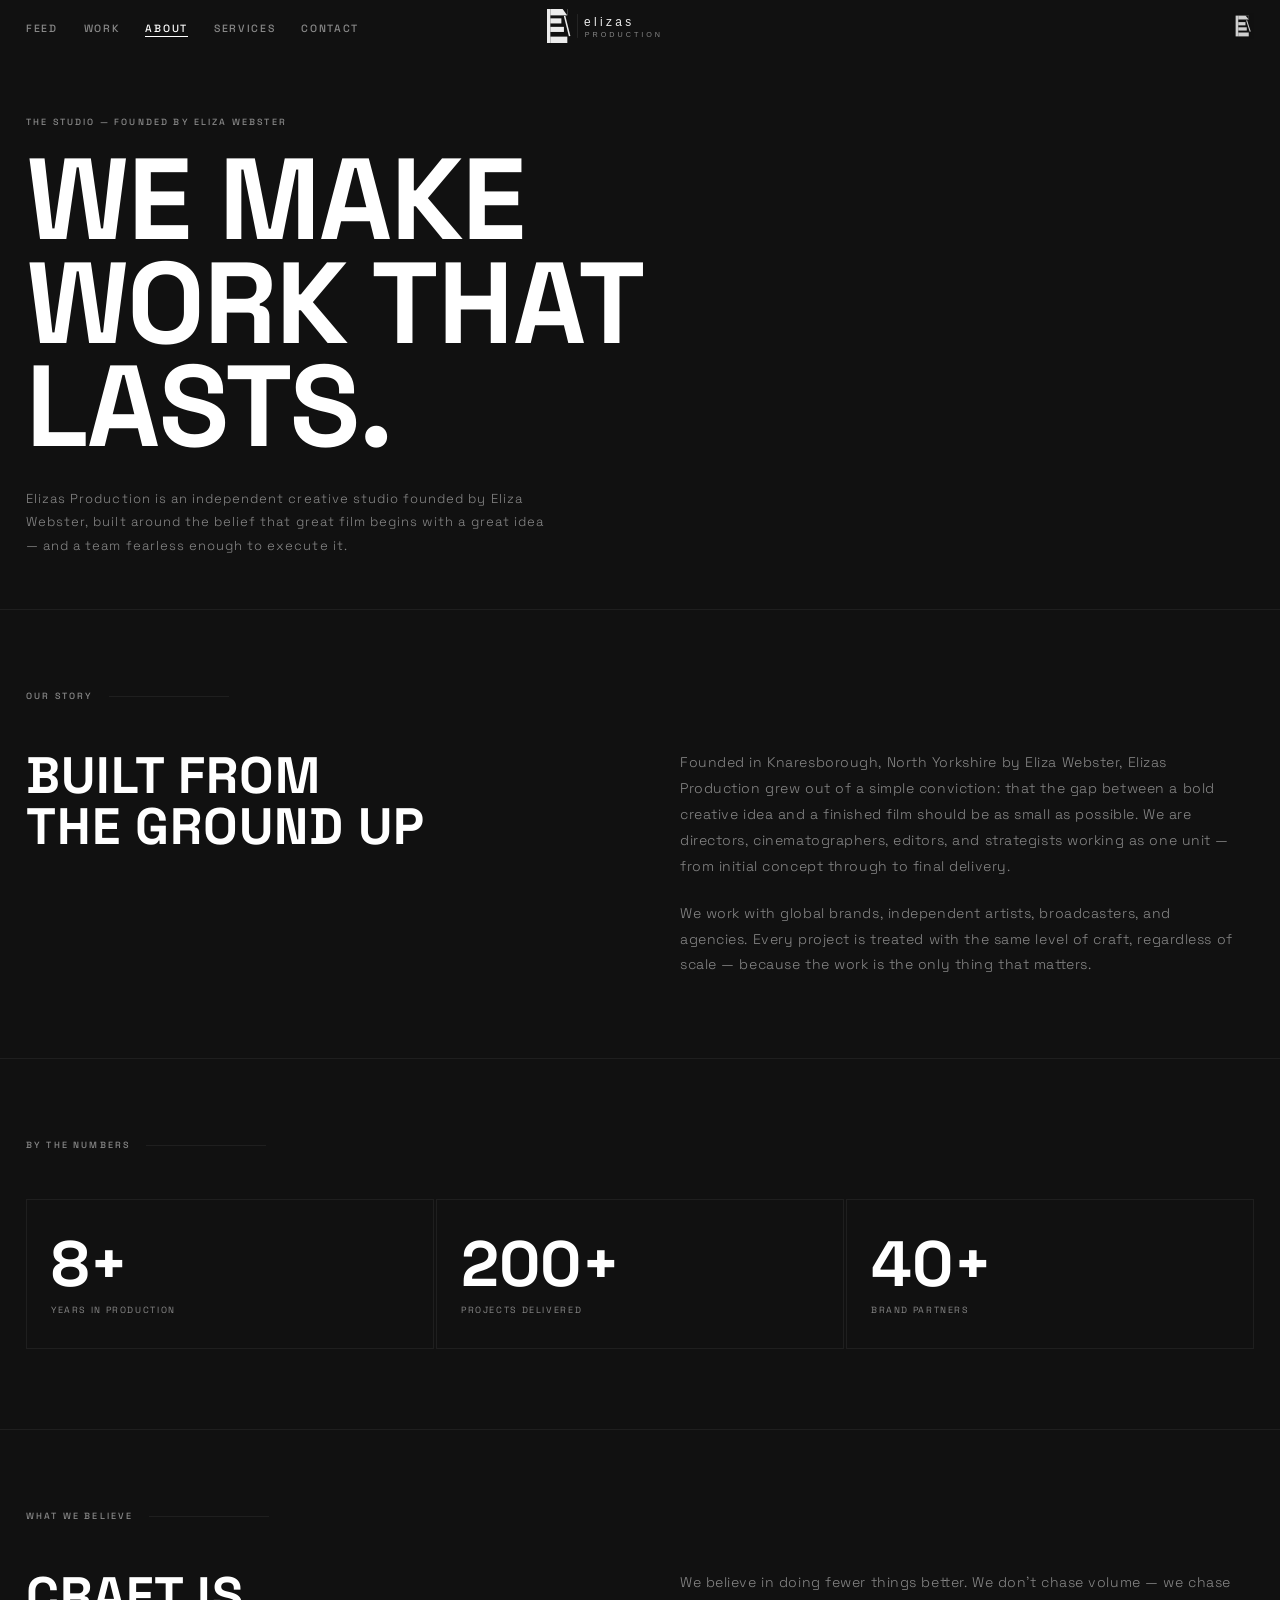
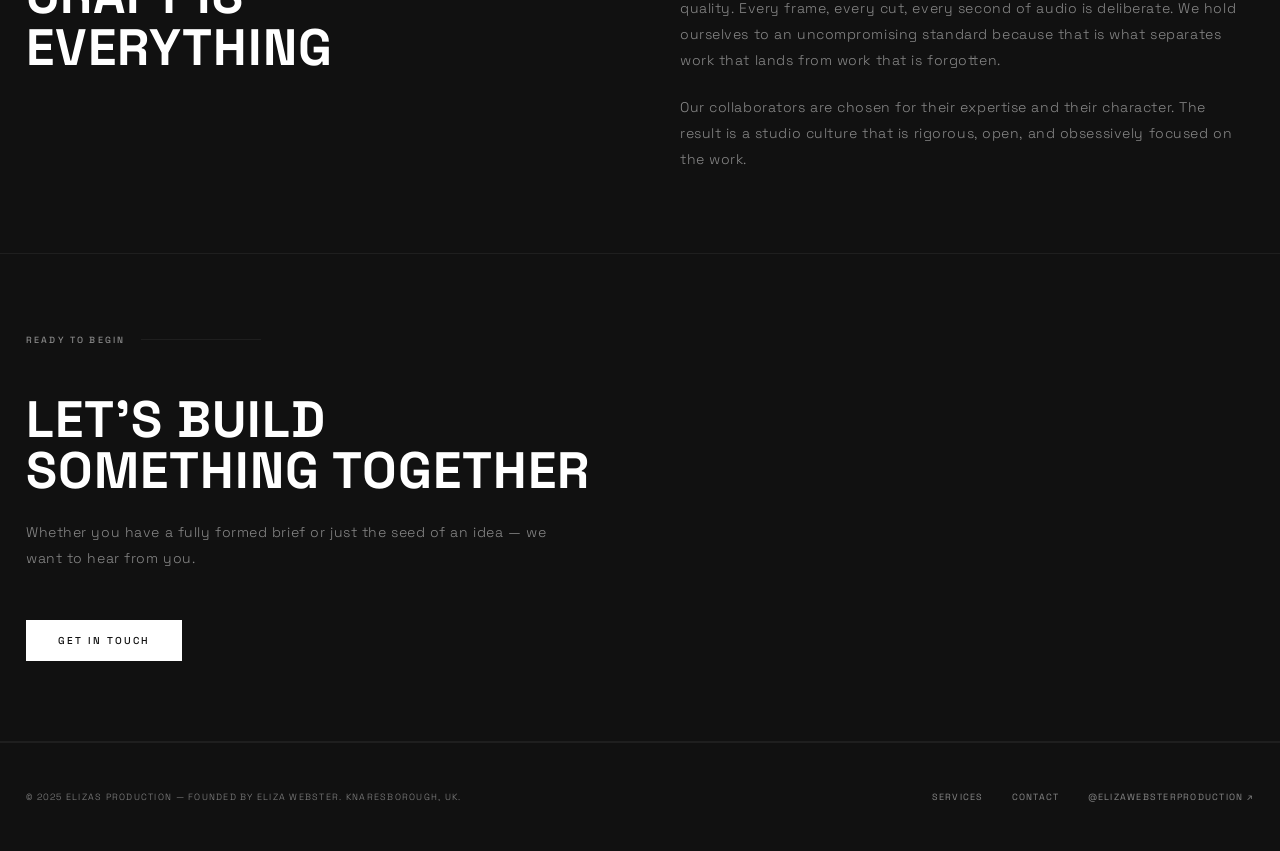
==== about.html @ 8a16c18d "Initial release — Elizas Production portfolio site Cinematic full-viewport portfolio website for Eli" ====
<!DOCTYPE html>
<html lang="en">
<head>
  <meta charset="UTF-8"/>
  <meta name="viewport" content="width=device-width, initial-scale=1.0"/>
  <meta name="description" content="About Elizas Production — founded by Eliza Webster in Harrogate, UK. The studio, the story, the work."/>
  <meta name="theme-color" content="#111111"/>
  <title>About — Elizas Production</title>
  <link rel="icon" href="/assets/logo/elizas-production-mark.svg" type="image/svg+xml"/>
  <link rel="preconnect" href="https://fonts.googleapis.com"/>
  <link rel="preconnect" href="https://fonts.gstatic.com" crossorigin/>
  <link href="https://fonts.googleapis.com/css2?family=Space+Grotesk:wght@300;400;500;700&display=swap" rel="stylesheet"/>
  <link rel="stylesheet" href="/css/main.css"/>
</head>
<body class="page-body">

  <!-- ═══ NAVIGATION ═══ -->
  <nav id="nav" role="navigation" aria-label="Primary navigation">
    <ul class="nav-links" role="list">
      <li><a href="/"         class="nav-link">FEED</a></li>
      <li><a href="/"         class="nav-link">WORK</a></li>
      <li><a href="/about"    class="nav-link is-active">ABOUT</a></li>
      <li><a href="/services" class="nav-link">SERVICES</a></li>
      <li><a href="/contact"  class="nav-link">CONTACT</a></li>
    </ul>
    <div class="nav-identity">
      <a href="/">
        <img src="/assets/logo/elizas-production.svg"
             alt="Elizas Production"
             class="nav-logo"
             width="220" height="40"/>
      </a>
    </div>
    <div class="nav-logo-mark">
      <a href="/">
        <img src="/assets/logo/elizas-production-mark.svg"
             alt="Home"
             class="nav-mark-img"
             width="22" height="28"/>
      </a>
    </div>
  </nav>

  <!-- ═══ PAGE CONTENT ═══ -->
  <div class="page-content">

    <!-- Hero -->
    <section class="page-hero">
      <p class="page-eyebrow">THE STUDIO — FOUNDED BY ELIZA WEBSTER</p>
      <h1 class="page-title">We Make<br/>Work That<br/>Lasts.</h1>
      <p class="page-subtitle">
        Elizas Production is an independent creative studio founded by Eliza Webster,
        built around the belief that great film begins with a great idea —
        and a team fearless enough to execute it.
      </p>
    </section>

    <!-- Story -->
    <section class="page-section">
      <p class="section-label">OUR STORY</p>
      <div class="about-grid">
        <div>
          <h2 class="section-heading">Built From<br/>The Ground Up</h2>
        </div>
        <div>
          <p class="section-body">
            Founded in Knaresborough, North Yorkshire by Eliza Webster, Elizas Production
            grew out of a simple conviction: that the gap between a bold creative idea
            and a finished film should be as small as possible. We are directors, cinematographers,
            editors, and strategists working as one unit — from initial concept through
            to final delivery.
          </p>
          <br/>
          <p class="section-body">
            We work with global brands, independent artists, broadcasters, and
            agencies. Every project is treated with the same level of craft,
            regardless of scale — because the work is the only thing that matters.
          </p>
        </div>
      </div>
    </section>

    <!-- Stats -->
    <section class="page-section">
      <p class="section-label">BY THE NUMBERS</p>
      <div class="about-stat-grid">
        <div class="about-stat">
          <div class="about-stat-num">8+</div>
          <div class="about-stat-label">Years in Production</div>
        </div>
        <div class="about-stat">
          <div class="about-stat-num">200+</div>
          <div class="about-stat-label">Projects Delivered</div>
        </div>
        <div class="about-stat">
          <div class="about-stat-num">40+</div>
          <div class="about-stat-label">Brand Partners</div>
        </div>
      </div>
    </section>

    <!-- What We Believe -->
    <section class="page-section">
      <p class="section-label">WHAT WE BELIEVE</p>
      <div class="about-grid">
        <div>
          <h2 class="section-heading">Craft Is<br/>Everything</h2>
        </div>
        <div>
          <p class="section-body">
            We believe in doing fewer things better. We don't chase volume —
            we chase quality. Every frame, every cut, every second of audio is
            deliberate. We hold ourselves to an uncompromising standard because
            that is what separates work that lands from work that is forgotten.
          </p>
          <br/>
          <p class="section-body">
            Our collaborators are chosen for their expertise and their character.
            The result is a studio culture that is rigorous, open, and obsessively
            focused on the work.
          </p>
        </div>
      </div>
    </section>

    <!-- CTA -->
    <section class="page-section">
      <p class="section-label">READY TO BEGIN</p>
      <h2 class="section-heading">Let's Build<br/>Something Together</h2>
      <p class="section-body" style="margin-bottom:36px;">
        Whether you have a fully formed brief or just the seed of an idea —
        we want to hear from you.
      </p>
      <a href="mailto:info@elizawebster.com" class="btn-submit" style="display:inline-block; text-decoration:none;">GET IN TOUCH</a>
    </section>

    <!-- Footer -->
    <footer class="page-footer">
      <span class="footer-copy">&copy; 2025 Elizas Production — Founded by Eliza Webster. Knaresborough, UK.</span>
      <nav class="footer-links" aria-label="Footer navigation">
        <a href="/services.html" class="footer-link">Services</a>
        <a href="/contact.html"  class="footer-link">Contact</a>
        <a href="https://www.instagram.com/elizawebsterproduction"
           target="_blank" rel="noopener noreferrer"
           class="footer-link footer-ig">@elizawebsterproduction ↗</a>
      </nav>
    </footer>

  </div><!-- /page-content -->

</body>
</html>
---- css/main.css ----
/* ============================================================
   WEBSTER PRODUCTIONS — main.css
   Cinematic portfolio design system
   ============================================================ */

/* ── DESIGN TOKENS ─────────────────────────────────────────── */
:root {
  /* Palette */
  --bg:              #111111;
  --bg-deep:         #0a0a0a;
  --bg-panel:        rgba(10, 10, 10, 0.97);
  --white:           #FFFFFF;
  --white-dim:       rgba(255, 255, 255, 0.50);
  --white-faint:     rgba(255, 255, 255, 0.12);
  --white-ghost:     rgba(255, 255, 255, 0.06);

  /* Typography */
  --font:            'Space Grotesk', sans-serif;
  --size-nav:        10.5px;
  --size-label-sm:   9.5px;
  --size-label-lg:   12px;
  --track-nav:       0.16em;
  --track-wide:      0.20em;

  /* Layout */
  --nav-h:           52px;
  --strip-h:         74px;
  --ctrl-pad:        26px;
  --strip-gap:       5px;
  --thumb-w:         110px;
  --thumb-h:         62px;
  --thumb-w-active:  130px;

  /* Motion */
  --ease:            cubic-bezier(0.25, 0, 0, 1);
  --t-fast:          0.16s;
  --t-med:           0.36s;
  --t-hero:          0.70s;
}

/* ── RESET ──────────────────────────────────────────────────── */
*, *::before, *::after {
  box-sizing: border-box;
  margin: 0;
  padding: 0;
}

html {
  font-size: 16px;
  -webkit-font-smoothing: antialiased;
  -moz-osx-font-smoothing: grayscale;
}

body {
  font-family: var(--font);
  background: var(--bg);
  color: var(--white);
  overflow: hidden;           /* viewport-locked — no page scroll */
  width: 100vw;
  height: 100vh;
  user-select: none;
}

a {
  color: inherit;
  text-decoration: none;
}

button {
  font-family: var(--font);
  cursor: pointer;
  border: none;
  background: none;
  color: inherit;
}

ul { list-style: none; }
address { font-style: normal; }

/* ── NAVIGATION ─────────────────────────────────────────────── */
#nav {
  position: fixed;
  top: 0; left: 0; right: 0;
  height: var(--nav-h);
  z-index: 100;
  display: flex;
  align-items: center;
  justify-content: space-between;
  padding: 0 var(--ctrl-pad);
  /* Transparent — hero bleeds through, top overlay gradient handles legibility */
}

/* Left nav links */
.nav-links {
  display: flex;
  gap: 26px;
  align-items: center;
}

.nav-link {
  font-size: var(--size-nav);
  font-weight: 500;
  letter-spacing: var(--track-nav);
  color: var(--white-dim);
  text-transform: uppercase;
  transition: color var(--t-fast);
  position: relative;
  padding-bottom: 2px;
}

.nav-link::after {
  content: '';
  position: absolute;
  bottom: 0; left: 0;
  width: 0; height: 1px;
  background: var(--white);
  transition: width var(--t-med) var(--ease);
}

.nav-link:hover,
.nav-link.is-active {
  color: var(--white);
}

.nav-link:hover::after,
.nav-link.is-active::after {
  width: 100%;
}

/* Centre identity */
.nav-identity {
  position: absolute;
  left: 50%;
  transform: translateX(-50%);
  display: flex;
  align-items: center;
  gap: 10px;
  white-space: nowrap;
}

.nav-studio-name {
  font-size: var(--size-nav);
  font-weight: 700;
  letter-spacing: 0.22em;
  color: var(--white);
  text-transform: uppercase;
}

.nav-divider {
  color: var(--white-faint);
  font-size: 9px;
}

.nav-tagline {
  font-size: 9px;
  letter-spacing: 0.16em;
  color: var(--white-dim);
  text-transform: uppercase;
  font-weight: 300;
}

.nav-re-link {
  font-size: 9px;
  font-weight: 700;
  letter-spacing: 0.18em;
  color: var(--white);
  border: 1px solid var(--white-faint);
  padding: 2px 8px 1px;
  transition: border-color var(--t-fast), color var(--t-fast);
  text-transform: uppercase;
}

.nav-re-link:hover {
  border-color: var(--white);
}

/* Logo lockup (centre nav) */
.nav-logo {
  display: block;
  height: 34px;
  width: auto;
  opacity: 0.92;
  transition: opacity var(--t-fast);
}

.nav-logo:hover {
  opacity: 1;
}

/* Mark only (right nav) */
.nav-logo-mark {
  display: flex;
  align-items: center;
  justify-content: center;
  flex-shrink: 0;
}

.nav-mark-img {
  display: block;
  height: 26px;
  width: auto;
  opacity: 0.80;
  transition: opacity var(--t-fast);
}

.nav-logo-mark:hover .nav-mark-img {
  opacity: 1;
}

/* ── HERO ───────────────────────────────────────────────────── */
#hero {
  position: fixed;
  inset: 0;
  z-index: 0;
  background: var(--bg);
}

.hero-bg {
  position: absolute;
  inset: 0;
  background-size: cover;
  background-position: center;
  background-repeat: no-repeat;
  transition:
    opacity var(--t-hero) var(--ease),
    transform var(--t-hero) var(--ease);
  will-change: opacity, transform;
}

.hero-bg.is-transitioning {
  opacity: 0;
  transform: scale(1.025);
}

/* Video fills hero exactly like a background-image */
.hero-video {
  position: absolute;
  inset: 0;
  width: 100%;
  height: 100%;
  object-fit: cover;
  object-position: center;
  display: none;          /* hidden until a video project is active */
  opacity: 1;
}

.hero-video.is-active {
  display: block;
}

/* Gradient overlay: darkens top (nav) and bottom (labels + strip) */
.hero-overlay {
  position: absolute;
  inset: 0;
  background: linear-gradient(
    to bottom,
    rgba(0, 0, 0, 0.50) 0%,
    rgba(0, 0, 0, 0.10) 20%,
    rgba(0, 0, 0, 0.00) 45%,
    rgba(0, 0, 0, 0.00) 55%,
    rgba(0, 0, 0, 0.55) 80%,
    rgba(0, 0, 0, 0.80) 100%
  );
  pointer-events: none;
}

/* Three labels overlaid on hero */
.hero-labels {
  position: absolute;
  bottom: calc(var(--strip-h) + 18px);
  left: 0; right: 0;
  display: grid;
  grid-template-columns: 1fr 1fr 1fr;
  align-items: end;
  padding: 0 var(--ctrl-pad);
  pointer-events: none;
}

.hero-label {
  font-size: var(--size-label-sm);
  font-weight: 400;
  text-transform: uppercase;
  letter-spacing: var(--track-wide);
  color: var(--white);
  opacity: 0;
  transform: translateY(8px);
  transition:
    opacity var(--t-med) var(--ease),
    transform var(--t-med) var(--ease);
}

.hero-label.is-visible {
  opacity: 1;
  transform: translateY(0);
}

.label-client  { grid-column: 1; text-align: left; }

.label-project {
  grid-column: 2;
  text-align: center;
  font-size: var(--size-label-lg);
  font-weight: 500;
  letter-spacing: 0.24em;
}

.label-job {
  grid-column: 3;
  text-align: right;
  color: var(--white-dim);
  font-weight: 300;
}

/* ── PLAYBACK CONTROLS ──────────────────────────────────────── */
#controls {
  position: fixed;
  bottom: var(--strip-h);
  left: 0; right: 0;
  height: 46px;
  z-index: 50;
  display: flex;
  align-items: center;
  justify-content: space-between;
  padding: 0 var(--ctrl-pad);
  pointer-events: none;
}

.ctrl-btn {
  pointer-events: all;
  width: 30px;
  height: 30px;
  display: flex;
  align-items: center;
  justify-content: center;
  border: 1px solid rgba(255, 255, 255, 0.28);
  opacity: 0.65;
  transition: opacity var(--t-fast), border-color var(--t-fast);
  flex-shrink: 0;
}

.ctrl-btn:hover {
  opacity: 1;
  border-color: var(--white);
}

.ctrl-btn svg {
  width: 11px;
  height: 11px;
}

/* Play / pause icon toggle */
.icon-play  { display: none; }
.icon-pause { display: block; }

.ctrl-play.is-paused .icon-play  { display: block; }
.ctrl-play.is-paused .icon-pause { display: none; }

/* Sound icon toggle */
.icon-sound-off { display: none; }
.icon-sound-on  { display: block; }

.ctrl-mute.is-muted .icon-sound-off { display: block; }
.ctrl-mute.is-muted .icon-sound-on  { display: none; }

/* ── THUMBNAIL STRIP ────────────────────────────────────────── */
#strip {
  position: fixed;
  bottom: 0; left: 0; right: 0;
  height: var(--strip-h);
  z-index: 100;
  background: var(--bg-deep);
  border-top: 1px solid var(--white-ghost);
  display: flex;
  align-items: center;
  overflow: hidden;
}

.strip-track {
  display: flex;
  align-items: center;
  gap: var(--strip-gap);
  padding: 0 var(--ctrl-pad);
  overflow-x: auto;
  scroll-behavior: smooth;
  scrollbar-width: none;
  -ms-overflow-style: none;
  width: 100%;
  height: 100%;
}

.strip-track::-webkit-scrollbar { display: none; }

.thumb {
  flex-shrink: 0;
  width: var(--thumb-w);
  height: var(--thumb-h);
  background-size: cover;
  background-position: center;
  background-repeat: no-repeat;
  border: 1px solid transparent;
  opacity: 0.40;
  cursor: pointer;
  transition:
    width var(--t-med) var(--ease),
    opacity var(--t-fast),
    border-color var(--t-fast);
  position: relative;
  overflow: hidden;
}

.thumb::after {
  content: '';
  position: absolute;
  inset: 0;
  background: transparent;
  transition: background var(--t-fast);
}

.thumb:hover {
  opacity: 0.70;
}

.thumb--active {
  width: var(--thumb-w-active);
  opacity: 1;
  border-color: var(--white);
}

.thumb--active:hover {
  opacity: 1;
}

/* ── PANEL OVERLAYS ─────────────────────────────────────────── */
.panel {
  position: fixed;
  inset: 0;
  z-index: 200;
  background: var(--bg-panel);
  display: flex;
  align-items: center;
  justify-content: flex-start;
  opacity: 0;
  pointer-events: none;
  transition: opacity var(--t-med) var(--ease);
}

.panel.is-open {
  opacity: 1;
  pointer-events: all;
}

.panel-close {
  position: absolute;
  top: var(--ctrl-pad);
  right: var(--ctrl-pad);
  font-size: 18px;
  color: var(--white-dim);
  line-height: 1;
  padding: 6px;
  transition: color var(--t-fast);
}

.panel-close:hover { color: var(--white); }

.panel-body {
  padding: 80px var(--ctrl-pad) var(--ctrl-pad) 80px;
  max-width: 640px;
}

.panel-eyebrow {
  font-size: 9px;
  font-weight: 500;
  letter-spacing: 0.22em;
  color: var(--white-dim);
  text-transform: uppercase;
  margin-bottom: 20px;
}

.panel-heading {
  font-size: clamp(36px, 7vw, 88px);
  font-weight: 700;
  letter-spacing: 0.04em;
  text-transform: uppercase;
  color: var(--white);
  line-height: 0.92;
  margin-bottom: 28px;
}

.panel-text {
  font-size: 14px;
  font-weight: 300;
  letter-spacing: 0.04em;
  color: var(--white-dim);
  line-height: 1.85;
  max-width: 420px;
  margin-bottom: 28px;
}

.panel-address a {
  font-size: 11px;
  font-weight: 400;
  letter-spacing: 0.12em;
  color: var(--white-dim);
  border-bottom: 1px solid var(--white-faint);
  padding-bottom: 1px;
  transition: color var(--t-fast), border-color var(--t-fast);
  text-transform: lowercase;
}

.panel-address a:hover {
  color: var(--white);
  border-color: var(--white);
}

/* Work panel list */
.panel-body--work {
  padding-left: 80px;
}

.work-list {
  margin-top: 10px;
  display: flex;
  flex-direction: column;
  gap: 0;
}

.work-item {
  display: flex;
  align-items: center;
  gap: 24px;
  padding: 14px 0;
  border-bottom: 1px solid var(--white-ghost);
  cursor: pointer;
  transition: opacity var(--t-fast);
  opacity: 0.65;
}

.work-item:hover { opacity: 1; }

.work-item-num {
  font-size: 9px;
  color: var(--white-dim);
  letter-spacing: 0.14em;
  width: 32px;
  flex-shrink: 0;
}

.work-item-client {
  font-size: 10px;
  font-weight: 500;
  letter-spacing: 0.18em;
  text-transform: uppercase;
  width: 140px;
  flex-shrink: 0;
}

.work-item-title {
  font-size: 10px;
  font-weight: 300;
  letter-spacing: 0.12em;
  color: var(--white-dim);
  text-transform: uppercase;
}

/* ── RESPONSIVE ─────────────────────────────────────────────── */
@media (max-width: 900px) {
  :root {
    --thumb-w:       86px;
    --thumb-h:       48px;
    --thumb-w-active:102px;
    --strip-h:       66px;
    --ctrl-pad:      20px;
  }

  .nav-identity { display: none; }
  .nav-tagline  { display: none; }

  .panel-body {
    padding-left: 40px;
  }
}

@media (max-width: 600px) {
  :root {
    --thumb-w:       70px;
    --thumb-h:       39px;
    --thumb-w-active: 84px;
    --strip-h:       58px;
    --ctrl-pad:      16px;
  }

  .nav-links { gap: 16px; }
  .nav-re-link { display: none; }

  .label-job { display: none; }

  .hero-labels {
    grid-template-columns: 1fr 1fr;
  }

  .label-project {
    grid-column: 2;
    text-align: right;
  }

  .panel-body {
    padding: 64px 16px 16px 16px;
  }
}

/* ── INSTAGRAM LINK ─────────────────────────────────────────── */
.instagram-link {
  display: inline-flex;
  align-items: center;
  gap: 8px;
  text-decoration: none;
  color: var(--white-dim);
  font-size: 11px;
  font-weight: 400;
  letter-spacing: 0.14em;
  padding-bottom: 2px;
  border-bottom: 1px solid var(--white-faint);
  transition: color var(--t-fast), border-color var(--t-fast);
}

.instagram-link:hover {
  color: var(--white);
  border-color: var(--white);
}

.ig-handle {
  font-family: var(--font);
  text-transform: lowercase;
}

.ig-arrow {
  font-size: 10px;
  opacity: 0.6;
  transition: transform var(--t-fast), opacity var(--t-fast);
}

.instagram-link:hover .ig-arrow {
  transform: translate(2px, -2px);
  opacity: 1;
}

/* Footer IG link — slightly dimmer, same hover */
.footer-ig {
  letter-spacing: 0.10em;
  font-size: 9px;
}

/* ── INNER PAGES ────────────────────────────────────────────── */

/* Page body — scrollable, padded below fixed nav */
.page-body {
  overflow-y: auto;
  overflow-x: hidden;
  height: 100vh;
}

/* Page sections sit below fixed nav */
.page-content {
  padding-top: var(--nav-h);
}

/* ── PAGE HERO ── */
.page-hero {
  min-height: 56vh;
  display: flex;
  flex-direction: column;
  justify-content: flex-end;
  padding: 64px var(--ctrl-pad) 52px;
  position: relative;
  border-bottom: 1px solid var(--white-ghost);
}

.page-eyebrow {
  font-size: 9px;
  font-weight: 500;
  letter-spacing: 0.24em;
  color: var(--white-dim);
  text-transform: uppercase;
  margin-bottom: 20px;
}

.page-title {
  font-size: clamp(52px, 9vw, 120px);
  font-weight: 700;
  letter-spacing: -0.01em;
  text-transform: uppercase;
  color: var(--white);
  line-height: 0.90;
  max-width: 900px;
}

.page-subtitle {
  font-size: 13px;
  font-weight: 300;
  letter-spacing: 0.08em;
  color: var(--white-dim);
  margin-top: 28px;
  max-width: 520px;
  line-height: 1.8;
}

/* ── PAGE SECTION ── */
.page-section {
  padding: 80px var(--ctrl-pad);
  border-bottom: 1px solid var(--white-ghost);
}

.page-section:last-child {
  border-bottom: none;
}

.section-label {
  font-size: 9px;
  font-weight: 500;
  letter-spacing: 0.24em;
  color: var(--white-dim);
  text-transform: uppercase;
  margin-bottom: 48px;
  display: flex;
  align-items: center;
  gap: 16px;
}

.section-label::after {
  content: '';
  flex: 1;
  height: 1px;
  background: var(--white-ghost);
  max-width: 120px;
}

.section-heading {
  font-size: clamp(28px, 4vw, 52px);
  font-weight: 700;
  letter-spacing: 0.02em;
  text-transform: uppercase;
  color: var(--white);
  line-height: 1;
  margin-bottom: 24px;
}

.section-body {
  font-size: 14px;
  font-weight: 300;
  letter-spacing: 0.04em;
  color: var(--white-dim);
  line-height: 1.85;
  max-width: 560px;
}

/* ── ABOUT — TWO-COLUMN LAYOUT ── */
.about-grid {
  display: grid;
  grid-template-columns: 1fr 1fr;
  gap: 80px;
  align-items: start;
}

.about-stat-grid {
  display: grid;
  grid-template-columns: repeat(3, 1fr);
  gap: 2px;
  margin-top: 0;
}

.about-stat {
  padding: 32px 24px;
  border: 1px solid var(--white-ghost);
}

.about-stat-num {
  font-size: clamp(36px, 5vw, 64px);
  font-weight: 700;
  color: var(--white);
  line-height: 1;
  margin-bottom: 8px;
}

.about-stat-label {
  font-size: 9px;
  font-weight: 400;
  letter-spacing: 0.18em;
  color: var(--white-dim);
  text-transform: uppercase;
}

/* ── SERVICES GRID ── */
.services-grid {
  display: grid;
  grid-template-columns: repeat(3, 1fr);
  gap: 2px;
  margin-top: 0;
}

.service-card {
  padding: 44px 32px;
  border: 1px solid var(--white-ghost);
  cursor: default;
  transition: background var(--t-med) var(--ease),
              border-color var(--t-fast);
  position: relative;
  overflow: hidden;
}

.service-card::before {
  content: '';
  position: absolute;
  inset: 0;
  background: var(--white-ghost);
  opacity: 0;
  transition: opacity var(--t-med) var(--ease);
}

.service-card:hover::before { opacity: 1; }

.service-num {
  font-size: 9px;
  font-weight: 300;
  letter-spacing: 0.14em;
  color: var(--white-dim);
  margin-bottom: 32px;
}

.service-title {
  font-size: clamp(18px, 2.5vw, 28px);
  font-weight: 700;
  letter-spacing: 0.06em;
  text-transform: uppercase;
  color: var(--white);
  line-height: 1.1;
  margin-bottom: 20px;
}

.service-desc {
  font-size: 13px;
  font-weight: 300;
  letter-spacing: 0.04em;
  color: var(--white-dim);
  line-height: 1.8;
}

/* ── CONTACT LAYOUT ── */
.contact-grid {
  display: grid;
  grid-template-columns: 1fr 1fr;
  gap: 80px;
  align-items: start;
}

.contact-form {
  display: flex;
  flex-direction: column;
  gap: 20px;
}

.form-group {
  display: flex;
  flex-direction: column;
  gap: 8px;
}

.form-label {
  font-size: 9px;
  font-weight: 500;
  letter-spacing: 0.20em;
  color: var(--white-dim);
  text-transform: uppercase;
}

.form-input,
.form-textarea {
  background: transparent;
  border: none;
  border-bottom: 1px solid var(--white-faint);
  color: var(--white);
  font-family: var(--font);
  font-size: 13px;
  font-weight: 300;
  letter-spacing: 0.06em;
  padding: 12px 0;
  outline: none;
  transition: border-color var(--t-fast);
  width: 100%;
}

.form-input:focus,
.form-textarea:focus {
  border-color: var(--white);
}

.form-textarea {
  resize: none;
  height: 120px;
}

.form-input::placeholder,
.form-textarea::placeholder {
  color: rgba(255,255,255,0.20);
  font-weight: 300;
}

.btn-submit {
  margin-top: 12px;
  align-self: flex-start;
  font-family: var(--font);
  font-size: 10px;
  font-weight: 500;
  letter-spacing: 0.20em;
  text-transform: uppercase;
  color: var(--bg);
  background: var(--white);
  border: none;
  padding: 14px 32px;
  cursor: pointer;
  transition: opacity var(--t-fast);
}

.btn-submit:hover { opacity: 0.80; }

.contact-info {
  display: flex;
  flex-direction: column;
  gap: 40px;
}

.contact-info-block {}

.contact-info-label {
  font-size: 9px;
  font-weight: 500;
  letter-spacing: 0.20em;
  color: var(--white-dim);
  text-transform: uppercase;
  margin-bottom: 12px;
}

.contact-info-value {
  font-size: 14px;
  font-weight: 300;
  letter-spacing: 0.06em;
  color: var(--white);
  line-height: 1.7;
}

.contact-info-value a {
  color: var(--white);
  border-bottom: 1px solid var(--white-faint);
  padding-bottom: 1px;
  transition: border-color var(--t-fast);
}

.contact-info-value a:hover {
  border-color: var(--white);
}

/* ── PAGE FOOTER ── */
.page-footer {
  padding: 48px var(--ctrl-pad);
  display: flex;
  align-items: center;
  justify-content: space-between;
  border-top: 1px solid var(--white-ghost);
}

.footer-copy {
  font-size: 9px;
  font-weight: 300;
  letter-spacing: 0.14em;
  color: var(--white-dim);
  text-transform: uppercase;
}

.footer-links {
  display: flex;
  gap: 28px;
}

.footer-link {
  font-size: 9px;
  font-weight: 400;
  letter-spacing: 0.14em;
  color: var(--white-dim);
  text-transform: uppercase;
  transition: color var(--t-fast);
}

.footer-link:hover { color: var(--white); }

/* ── INNER PAGE RESPONSIVE ── */
@media (max-width: 900px) {
  .about-grid,
  .contact-grid { grid-template-columns: 1fr; gap: 48px; }
  .services-grid { grid-template-columns: repeat(2, 1fr); }
  .about-stat-grid { grid-template-columns: repeat(3, 1fr); }
}

@media (max-width: 600px) {
  .services-grid { grid-template-columns: 1fr; }
  .about-stat-grid { grid-template-columns: 1fr 1fr; }
  .page-hero { padding: 48px 16px 40px; }
  .page-section { padding: 52px 16px; }
  .page-footer { flex-direction: column; gap: 20px; align-items: flex-start; }
}

/* ── REDUCED MOTION ─────────────────────────────────────────── */
@media (prefers-reduced-motion: reduce) {
  .hero-bg,
  .hero-label,
  .thumb,
  .panel,
  .ctrl-btn,
  .nav-link::after { transition: none; }
}
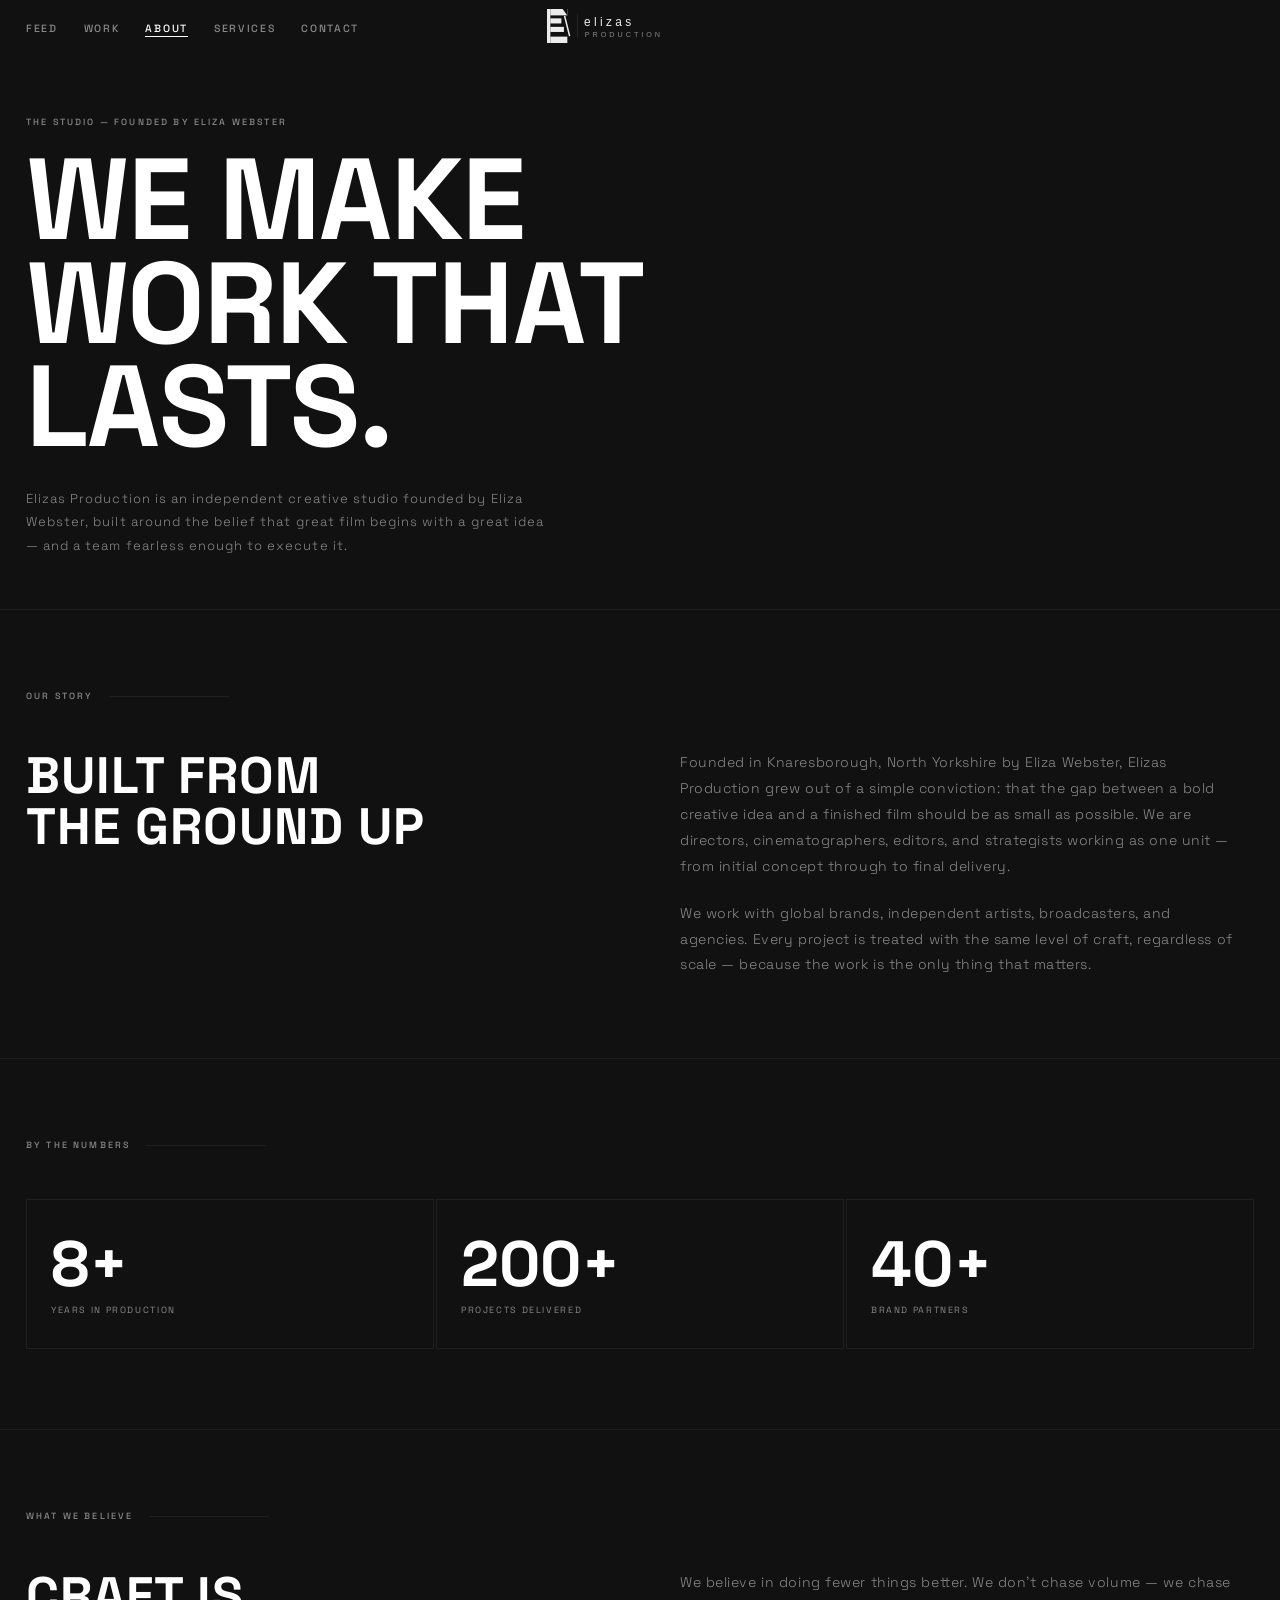
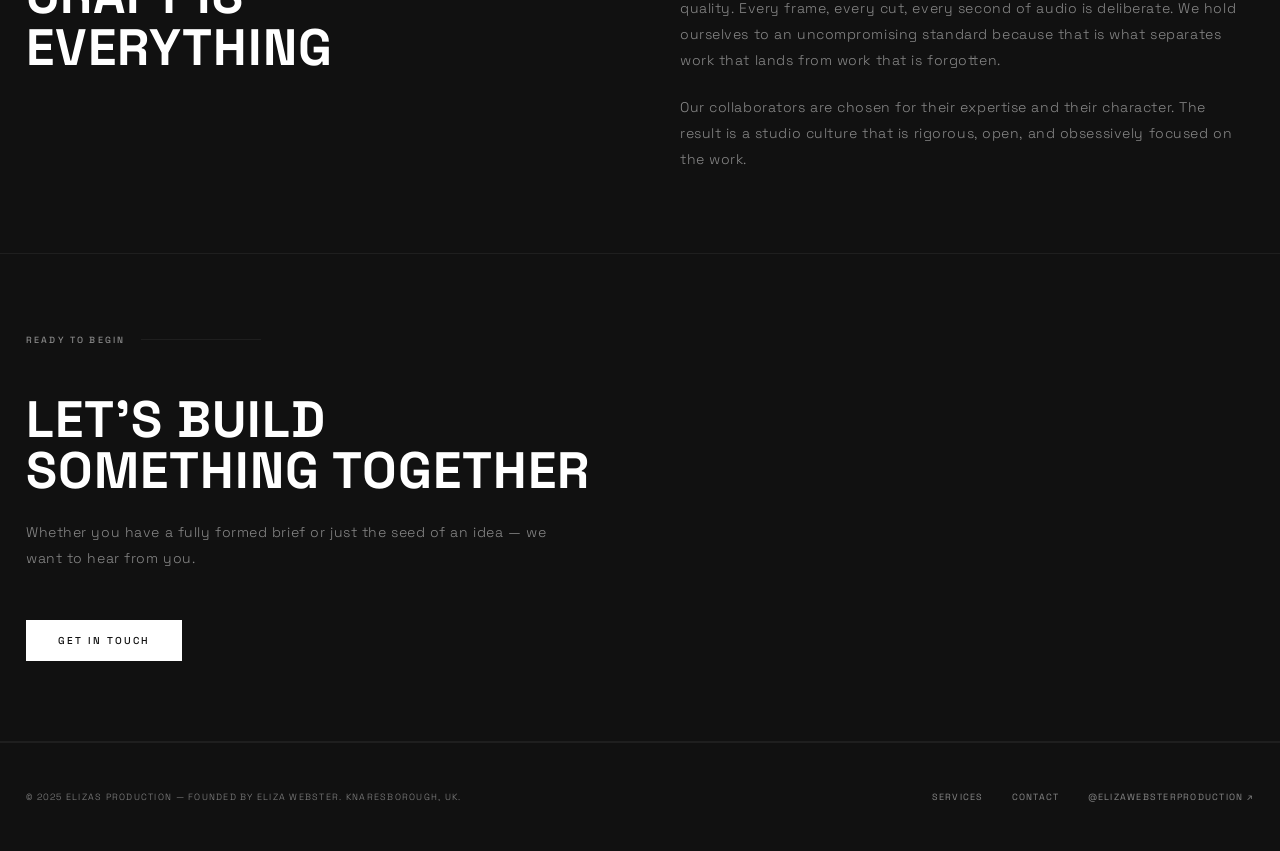
==== commit 16e5f912: "Fix nav, remove UI clutter, rewrite services with niche content - Fix About / Services / Contact nav" ====
--- a/about.html
+++ b/about.html
@@ -17,11 +17,11 @@
   <!-- ═══ NAVIGATION ═══ -->
   <nav id="nav" role="navigation" aria-label="Primary navigation">
     <ul class="nav-links" role="list">
-      <li><a href="/"         class="nav-link">FEED</a></li>
-      <li><a href="/"         class="nav-link">WORK</a></li>
-      <li><a href="/about"    class="nav-link is-active">ABOUT</a></li>
-      <li><a href="/services" class="nav-link">SERVICES</a></li>
-      <li><a href="/contact"  class="nav-link">CONTACT</a></li>
+      <li><a href="/"              class="nav-link">FEED</a></li>
+      <li><a href="/"              class="nav-link">WORK</a></li>
+      <li><a href="/about.html"    class="nav-link is-active">ABOUT</a></li>
+      <li><a href="/services.html" class="nav-link">SERVICES</a></li>
+      <li><a href="/contact.html"  class="nav-link">CONTACT</a></li>
     </ul>
     <div class="nav-identity">
       <a href="/">
@@ -29,14 +29,6 @@
              alt="Elizas Production"
              class="nav-logo"
              width="220" height="40"/>
-      </a>
-    </div>
-    <div class="nav-logo-mark">
-      <a href="/">
-        <img src="/assets/logo/elizas-production-mark.svg"
-             alt="Home"
-             class="nav-mark-img"
-             width="22" height="28"/>
       </a>
     </div>
   </nav>
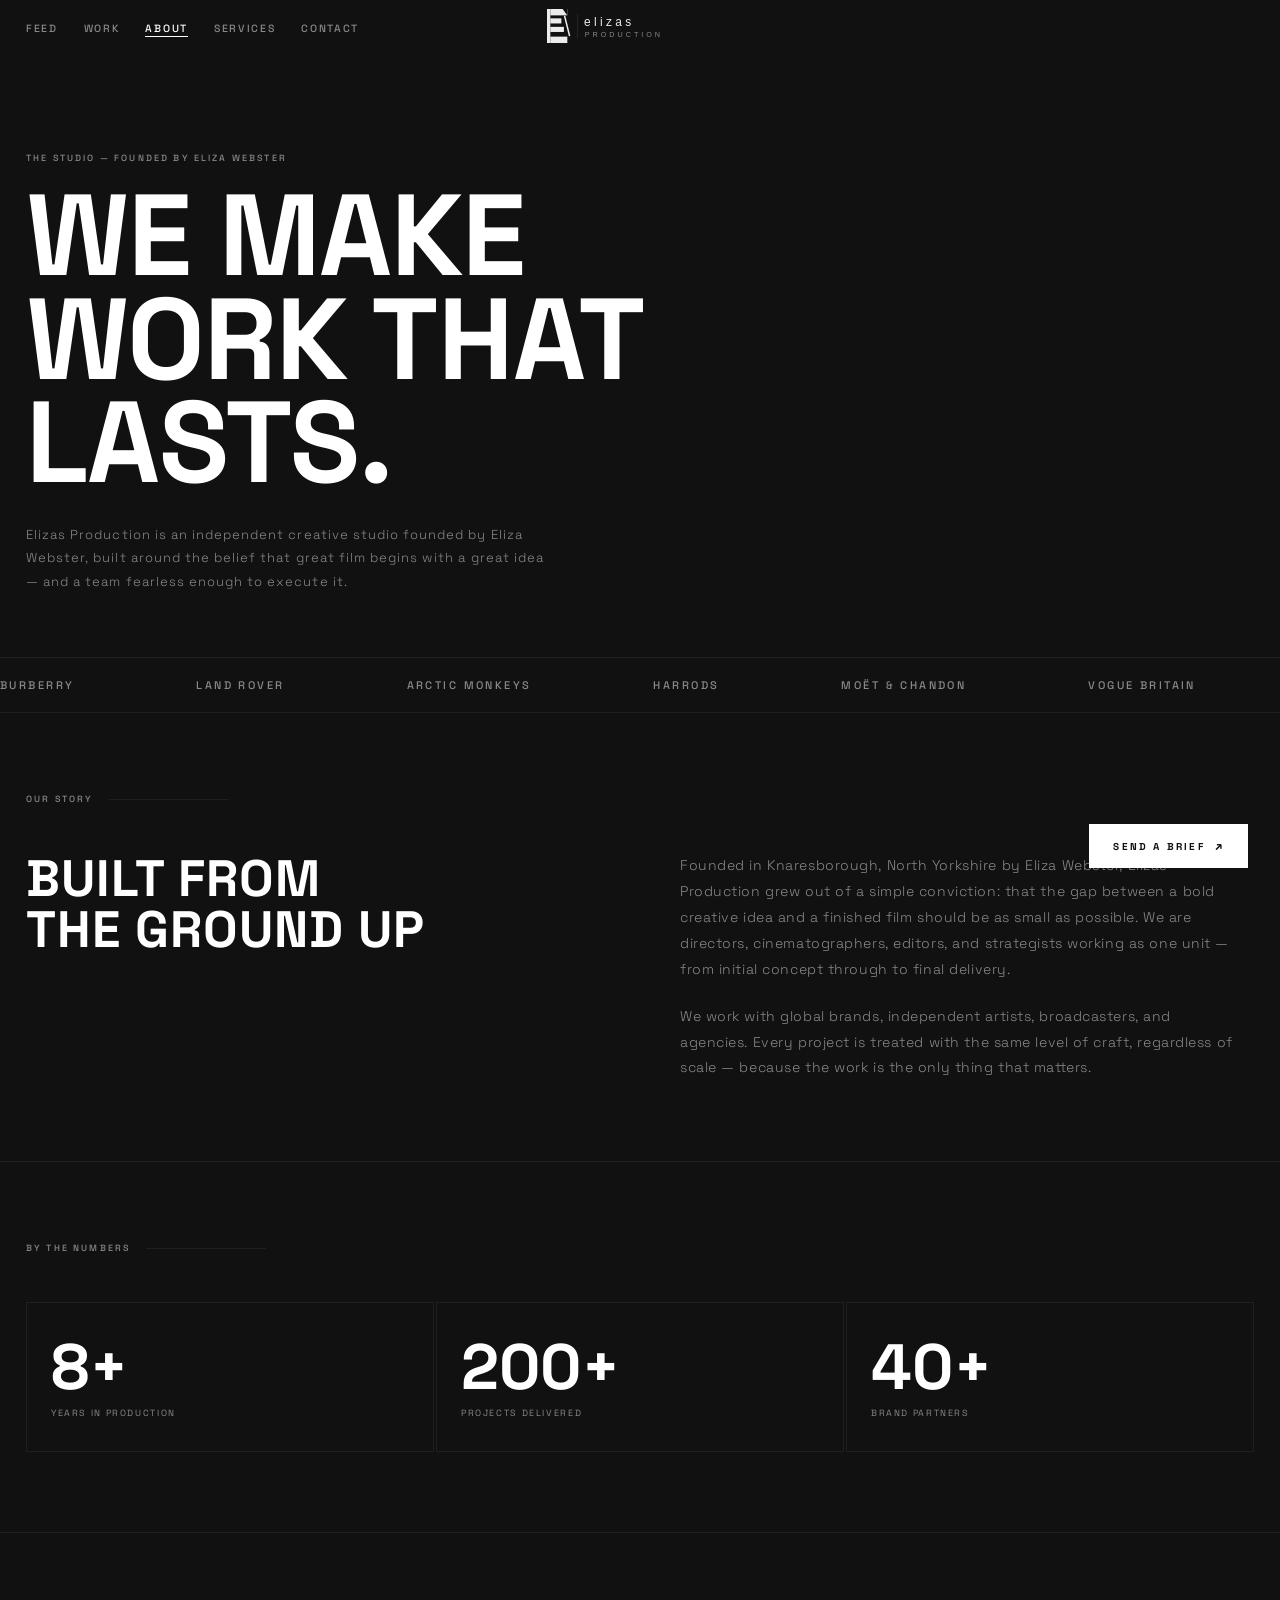
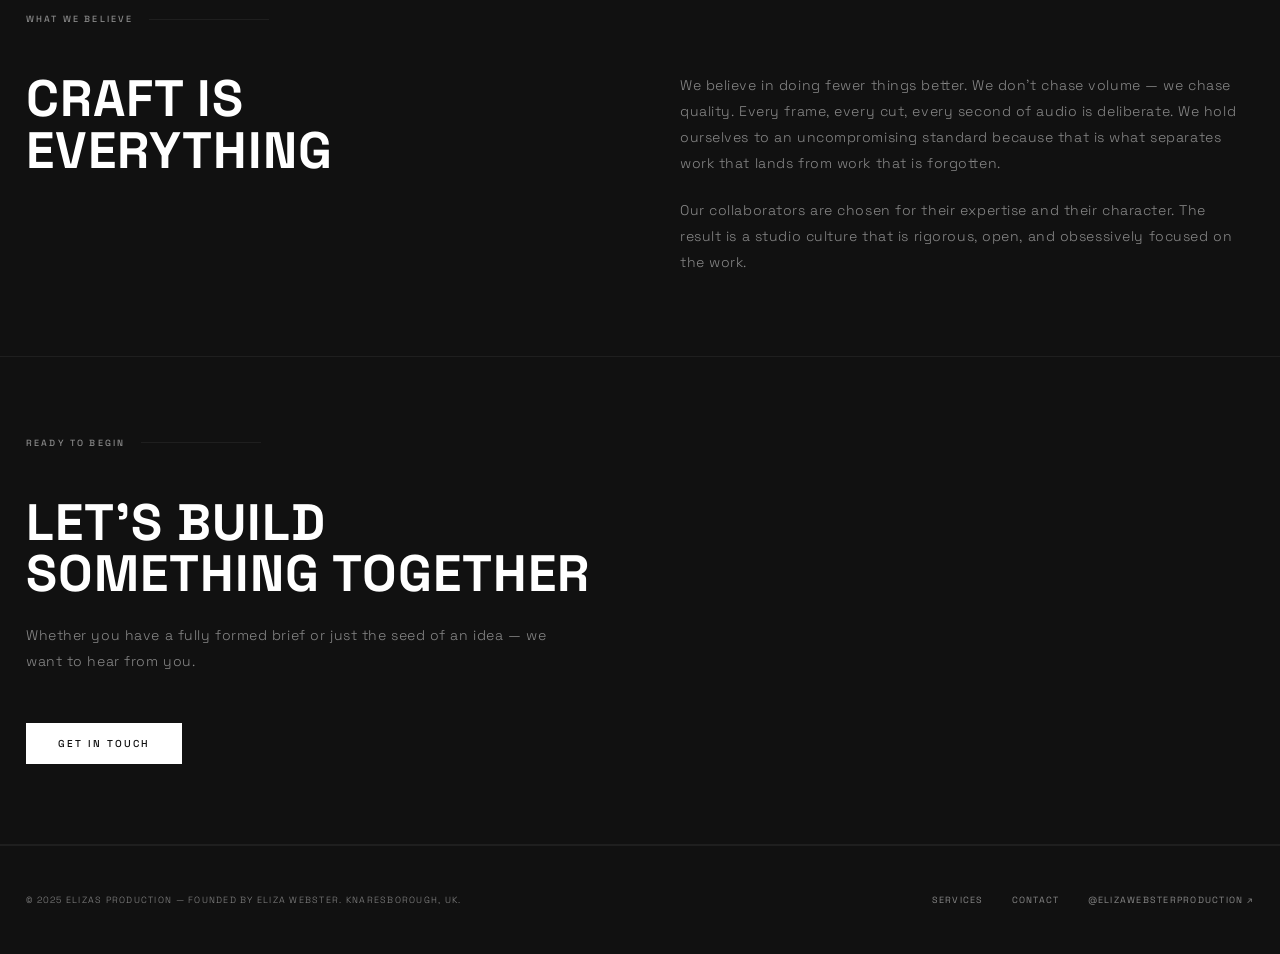
==== commit 2143f53f: "Maslow-inspired refinements: spacing, ticker, sticky CTA, clean layout - Fix page-hero top padding (" ====
--- a/about.html
+++ b/about.html
@@ -33,6 +33,11 @@
     </div>
   </nav>
 
+  <!-- ═══ STICKY CTA ═══ -->
+  <a href="/contact.html" class="sticky-cta" aria-label="Send a brief">
+    SEND A BRIEF <span class="sticky-cta-arrow">↗</span>
+  </a>
+
   <!-- ═══ PAGE CONTENT ═══ -->
   <div class="page-content">
 
@@ -46,6 +51,42 @@
         and a team fearless enough to execute it.
       </p>
     </section>
+
+    <!-- Client Ticker -->
+    <div class="client-ticker-section" aria-hidden="true">
+      <div class="client-ticker-track">
+        <div class="client-ticker-inner">
+          <span class="ticker-client">Burberry</span><span class="ticker-divider">·</span>
+          <span class="ticker-client">Land Rover</span><span class="ticker-divider">·</span>
+          <span class="ticker-client">Arctic Monkeys</span><span class="ticker-divider">·</span>
+          <span class="ticker-client">Harrods</span><span class="ticker-divider">·</span>
+          <span class="ticker-client">Moët &amp; Chandon</span><span class="ticker-divider">·</span>
+          <span class="ticker-client">Vogue Britain</span><span class="ticker-divider">·</span>
+          <span class="ticker-client">Channel 4</span><span class="ticker-divider">·</span>
+          <span class="ticker-client">Rolls-Royce</span><span class="ticker-divider">·</span>
+          <span class="ticker-client">Spotify</span><span class="ticker-divider">·</span>
+          <span class="ticker-client">Hunter</span><span class="ticker-divider">·</span>
+          <span class="ticker-client">Aesop</span><span class="ticker-divider">·</span>
+          <span class="ticker-client">The National</span><span class="ticker-divider">·</span>
+          <span class="ticker-client">Bettys</span><span class="ticker-divider">·</span>
+        </div>
+        <div class="client-ticker-inner" aria-hidden="true">
+          <span class="ticker-client">Burberry</span><span class="ticker-divider">·</span>
+          <span class="ticker-client">Land Rover</span><span class="ticker-divider">·</span>
+          <span class="ticker-client">Arctic Monkeys</span><span class="ticker-divider">·</span>
+          <span class="ticker-client">Harrods</span><span class="ticker-divider">·</span>
+          <span class="ticker-client">Moët &amp; Chandon</span><span class="ticker-divider">·</span>
+          <span class="ticker-client">Vogue Britain</span><span class="ticker-divider">·</span>
+          <span class="ticker-client">Channel 4</span><span class="ticker-divider">·</span>
+          <span class="ticker-client">Rolls-Royce</span><span class="ticker-divider">·</span>
+          <span class="ticker-client">Spotify</span><span class="ticker-divider">·</span>
+          <span class="ticker-client">Hunter</span><span class="ticker-divider">·</span>
+          <span class="ticker-client">Aesop</span><span class="ticker-divider">·</span>
+          <span class="ticker-client">The National</span><span class="ticker-divider">·</span>
+          <span class="ticker-client">Bettys</span><span class="ticker-divider">·</span>
+        </div>
+      </div>
+    </div>
 
     <!-- Story -->
     <section class="page-section">
--- a/css/main.css
+++ b/css/main.css
@@ -666,11 +666,11 @@
 
 /* ── PAGE HERO ── */
 .page-hero {
-  min-height: 56vh;
+  min-height: 62vh;
   display: flex;
   flex-direction: column;
   justify-content: flex-end;
-  padding: 64px var(--ctrl-pad) 52px;
+  padding: 100px var(--ctrl-pad) 64px;
   position: relative;
   border-bottom: 1px solid var(--white-ghost);
 }
@@ -844,6 +844,59 @@
   line-height: 1.8;
 }
 
+/* ── CREW SECTION ── */
+.crew-phases {
+  display: grid;
+  grid-template-columns: repeat(3, 1fr);
+  gap: 2px;
+  margin-top: 0;
+}
+
+.crew-phase {
+  padding: 40px 32px 48px;
+  border: 1px solid var(--white-ghost);
+}
+
+.crew-phase-label {
+  font-size: 9px;
+  font-weight: 500;
+  letter-spacing: 0.24em;
+  color: var(--white-dim);
+  text-transform: uppercase;
+  margin-bottom: 28px;
+  padding-bottom: 16px;
+  border-bottom: 1px solid var(--white-ghost);
+}
+
+.crew-list {
+  list-style: none;
+  padding: 0;
+  margin: 0;
+  display: flex;
+  flex-direction: column;
+  gap: 0;
+}
+
+.crew-list li {
+  font-size: 13px;
+  font-weight: 300;
+  letter-spacing: 0.06em;
+  color: var(--white-dim);
+  line-height: 1;
+  padding: 12px 0;
+  border-bottom: 1px solid var(--white-ghost);
+  transition: color var(--t-fast), padding-left var(--t-fast);
+}
+
+.crew-list li:last-child {
+  border-bottom: none;
+}
+
+.crew-list li:hover {
+  color: var(--white);
+  padding-left: 8px;
+}
+
 /* ── CONTACT LAYOUT ── */
 .contact-grid {
   display: grid;
@@ -994,17 +1047,285 @@
 /* ── INNER PAGE RESPONSIVE ── */
 @media (max-width: 900px) {
   .about-grid,
-  .contact-grid { grid-template-columns: 1fr; gap: 48px; }
-  .services-grid { grid-template-columns: repeat(2, 1fr); }
-  .about-stat-grid { grid-template-columns: repeat(3, 1fr); }
+  .contact-grid   { grid-template-columns: 1fr; gap: 48px; }
+  .services-grid  { grid-template-columns: repeat(2, 1fr); }
+  .about-stat-grid{ grid-template-columns: repeat(3, 1fr); }
+  .crew-phases    { grid-template-columns: 1fr; }
+  .trust-strip    { grid-template-columns: repeat(2, 1fr); }
+  .location-grid  { grid-template-columns: 1fr; }
+  .diff-grid      { grid-template-columns: 1fr; }
 }
 
 @media (max-width: 600px) {
-  .services-grid { grid-template-columns: 1fr; }
-  .about-stat-grid { grid-template-columns: 1fr 1fr; }
-  .page-hero { padding: 48px 16px 40px; }
-  .page-section { padding: 52px 16px; }
-  .page-footer { flex-direction: column; gap: 20px; align-items: flex-start; }
+  .services-grid  { grid-template-columns: 1fr; }
+  .about-stat-grid{ grid-template-columns: 1fr 1fr; }
+  .crew-phases    { grid-template-columns: 1fr; }
+  .trust-strip    { grid-template-columns: 1fr 1fr; }
+  .page-hero      { padding: 80px 16px 40px; }
+  .page-section   { padding: 52px 16px; }
+  .page-footer    { flex-direction: column; gap: 20px; align-items: flex-start; }
+  .sticky-cta     { bottom: 20px; right: 16px; padding: 12px 18px; }
+}
+
+/* ── STICKY CTA ─────────────────────────────────────────────── */
+.sticky-cta {
+  position: fixed;
+  bottom: 32px;
+  right: 32px;
+  z-index: 500;
+  background: var(--white);
+  color: var(--bg);
+  font-family: var(--font);
+  font-size: 10px;
+  font-weight: 700;
+  letter-spacing: 0.22em;
+  text-transform: uppercase;
+  padding: 14px 24px;
+  border: none;
+  cursor: pointer;
+  text-decoration: none;
+  display: inline-flex;
+  align-items: center;
+  gap: 10px;
+  transition: background var(--t-fast), color var(--t-fast), transform var(--t-fast);
+}
+
+.sticky-cta:hover {
+  background: var(--bg);
+  color: var(--white);
+  outline: 1px solid var(--white);
+  transform: translateY(-2px);
+}
+
+.sticky-cta-arrow {
+  font-size: 12px;
+  transition: transform var(--t-fast);
+}
+
+.sticky-cta:hover .sticky-cta-arrow {
+  transform: translate(2px, -2px);
+}
+
+/* ── CLIENT TICKER ───────────────────────────────────────────── */
+.client-ticker-section {
+  padding: 0;
+  border-bottom: 1px solid var(--white-ghost);
+  overflow: hidden;
+  position: relative;
+}
+
+.client-ticker-label {
+  font-size: 8px;
+  font-weight: 500;
+  letter-spacing: 0.28em;
+  color: var(--white-dim);
+  text-transform: uppercase;
+  padding: 20px var(--ctrl-pad) 0;
+}
+
+.client-ticker-track {
+  display: flex;
+  gap: 0;
+  padding: 20px 0 20px;
+  overflow: hidden;
+  position: relative;
+}
+
+.client-ticker-inner {
+  display: flex;
+  gap: 60px;
+  animation: ticker-scroll 28s linear infinite;
+  white-space: nowrap;
+  flex-shrink: 0;
+}
+
+.client-ticker-inner:nth-child(2) {
+  animation-delay: -14s;
+}
+
+@keyframes ticker-scroll {
+  0%   { transform: translateX(0); }
+  100% { transform: translateX(-100%); }
+}
+
+.ticker-client {
+  font-size: 11px;
+  font-weight: 500;
+  letter-spacing: 0.22em;
+  text-transform: uppercase;
+  color: var(--white-dim);
+  transition: color var(--t-fast);
+  flex-shrink: 0;
+}
+
+.ticker-client:hover {
+  color: var(--white);
+}
+
+.ticker-divider {
+  font-size: 9px;
+  color: var(--white-ghost);
+  flex-shrink: 0;
+  align-self: center;
+}
+
+/* ── TRUST STRIP ─────────────────────────────────────────────── */
+.trust-strip {
+  display: grid;
+  grid-template-columns: repeat(4, 1fr);
+  border-bottom: 1px solid var(--white-ghost);
+}
+
+.trust-item {
+  padding: 36px var(--ctrl-pad);
+  border-right: 1px solid var(--white-ghost);
+  display: flex;
+  flex-direction: column;
+  gap: 8px;
+}
+
+.trust-item:last-child {
+  border-right: none;
+}
+
+.trust-item-num {
+  font-size: clamp(28px, 3.5vw, 48px);
+  font-weight: 700;
+  color: var(--white);
+  letter-spacing: -0.01em;
+  line-height: 1;
+}
+
+.trust-item-label {
+  font-size: 9px;
+  font-weight: 400;
+  letter-spacing: 0.18em;
+  color: var(--white-dim);
+  text-transform: uppercase;
+  line-height: 1.5;
+}
+
+/* ── QUOTE CALLOUT ───────────────────────────────────────────── */
+.quote-callout {
+  padding: 80px var(--ctrl-pad);
+  border-bottom: 1px solid var(--white-ghost);
+  position: relative;
+  background: var(--bg-deep);
+}
+
+.quote-callout-mark {
+  font-size: 80px;
+  font-weight: 700;
+  color: var(--white-ghost);
+  line-height: 0.6;
+  margin-bottom: 24px;
+  display: block;
+  font-family: Georgia, serif;
+}
+
+.quote-callout-text {
+  font-size: clamp(20px, 2.8vw, 36px);
+  font-weight: 300;
+  letter-spacing: 0.01em;
+  color: var(--white);
+  line-height: 1.4;
+  max-width: 820px;
+  margin-bottom: 32px;
+}
+
+.quote-callout-attr {
+  font-size: 10px;
+  font-weight: 500;
+  letter-spacing: 0.22em;
+  color: var(--white-dim);
+  text-transform: uppercase;
+}
+
+/* ── LOCATION GRID ───────────────────────────────────────────── */
+.location-grid {
+  display: grid;
+  grid-template-columns: repeat(3, 1fr);
+  gap: 2px;
+  margin-top: 0;
+}
+
+.location-card {
+  padding: 40px 32px;
+  border: 1px solid var(--white-ghost);
+  position: relative;
+  overflow: hidden;
+  transition: border-color var(--t-fast);
+}
+
+.location-card:hover {
+  border-color: var(--white-faint);
+}
+
+.location-card-eyebrow {
+  font-size: 8px;
+  font-weight: 500;
+  letter-spacing: 0.28em;
+  color: var(--white-dim);
+  text-transform: uppercase;
+  margin-bottom: 16px;
+}
+
+.location-card-name {
+  font-size: clamp(18px, 2.2vw, 26px);
+  font-weight: 700;
+  letter-spacing: 0.04em;
+  text-transform: uppercase;
+  color: var(--white);
+  line-height: 1.1;
+  margin-bottom: 16px;
+}
+
+.location-card-desc {
+  font-size: 12px;
+  font-weight: 300;
+  letter-spacing: 0.04em;
+  color: var(--white-dim);
+  line-height: 1.75;
+}
+
+/* ── DIFFERENTIATORS ─────────────────────────────────────────── */
+.diff-grid {
+  display: grid;
+  grid-template-columns: repeat(2, 1fr);
+  gap: 2px;
+  margin-top: 0;
+}
+
+.diff-item {
+  padding: 44px 36px;
+  border: 1px solid var(--white-ghost);
+  display: flex;
+  flex-direction: column;
+  gap: 14px;
+}
+
+.diff-item-num {
+  font-size: 9px;
+  font-weight: 300;
+  letter-spacing: 0.14em;
+  color: var(--white-dim);
+}
+
+.diff-item-title {
+  font-size: clamp(16px, 2vw, 22px);
+  font-weight: 700;
+  letter-spacing: 0.08em;
+  text-transform: uppercase;
+  color: var(--white);
+  line-height: 1.2;
+}
+
+.diff-item-desc {
+  font-size: 13px;
+  font-weight: 300;
+  letter-spacing: 0.04em;
+  color: var(--white-dim);
+  line-height: 1.8;
 }
 
 /* ── REDUCED MOTION ─────────────────────────────────────────── */
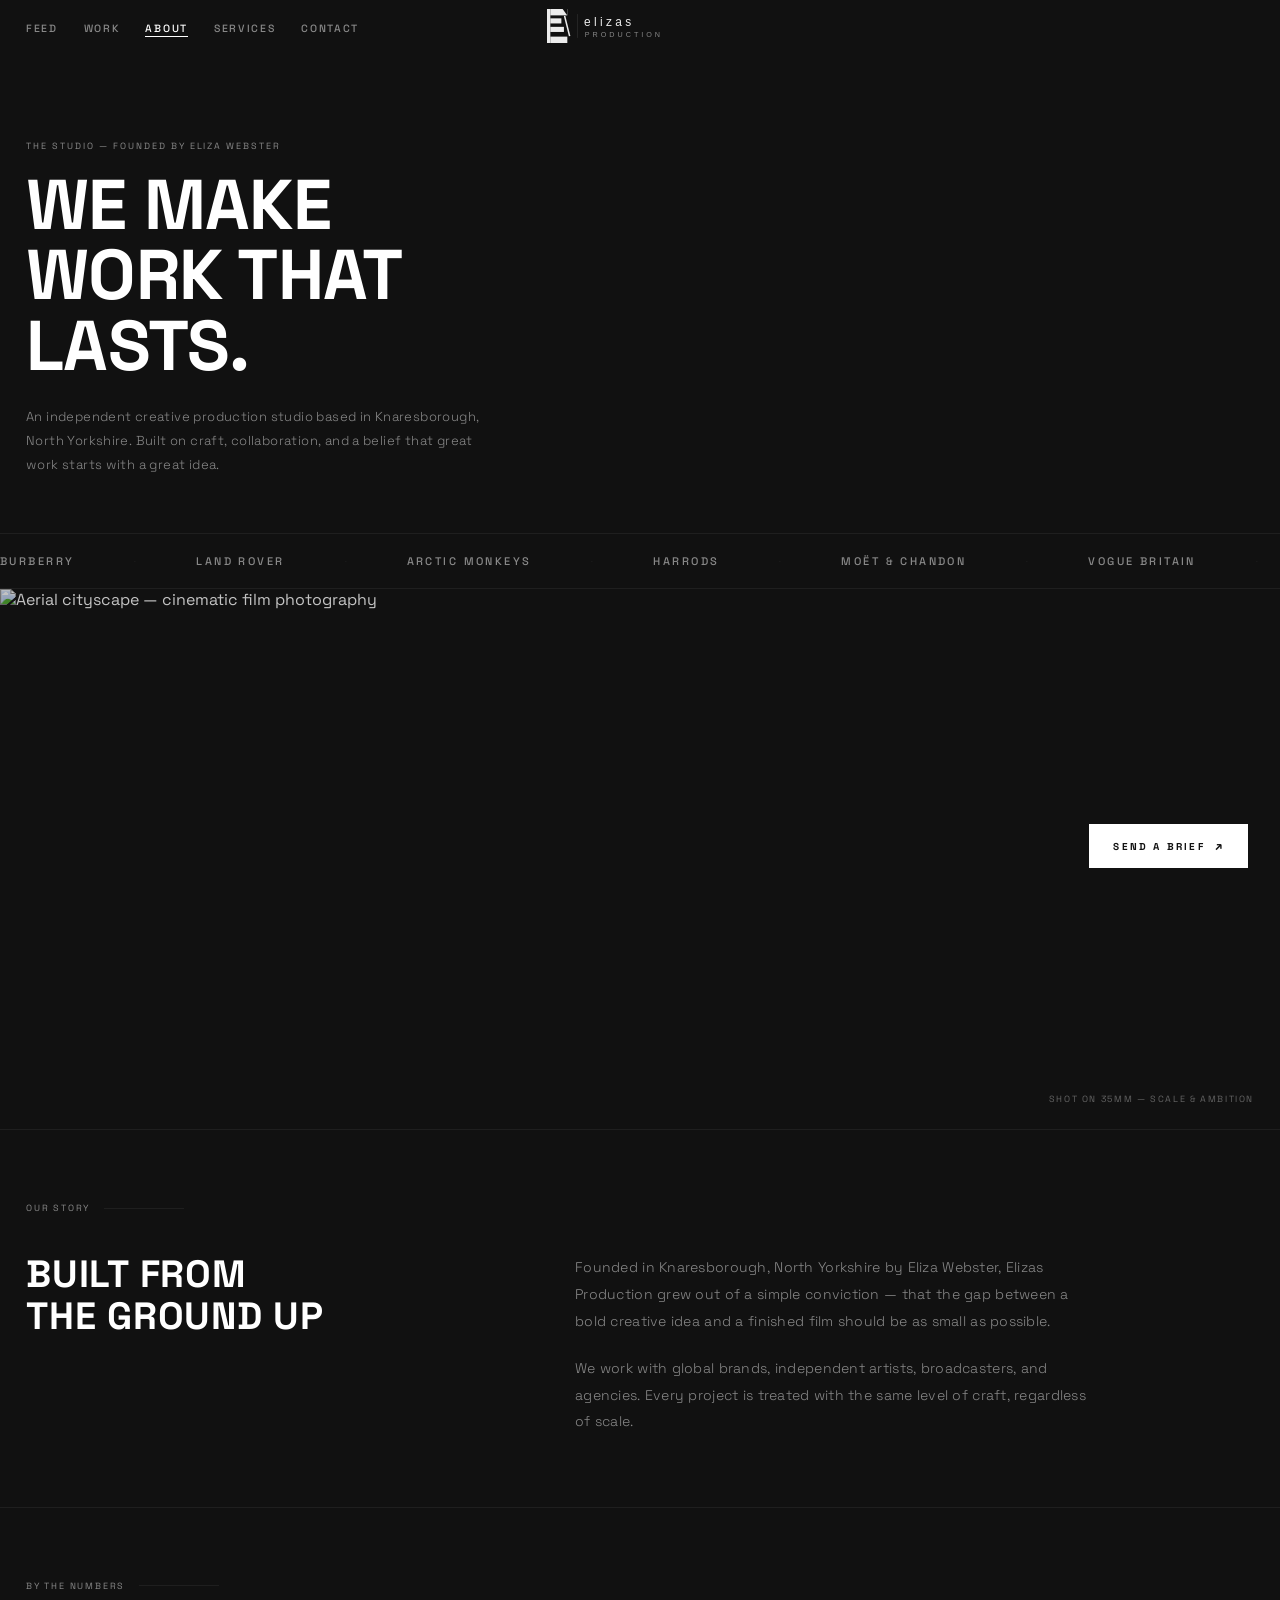
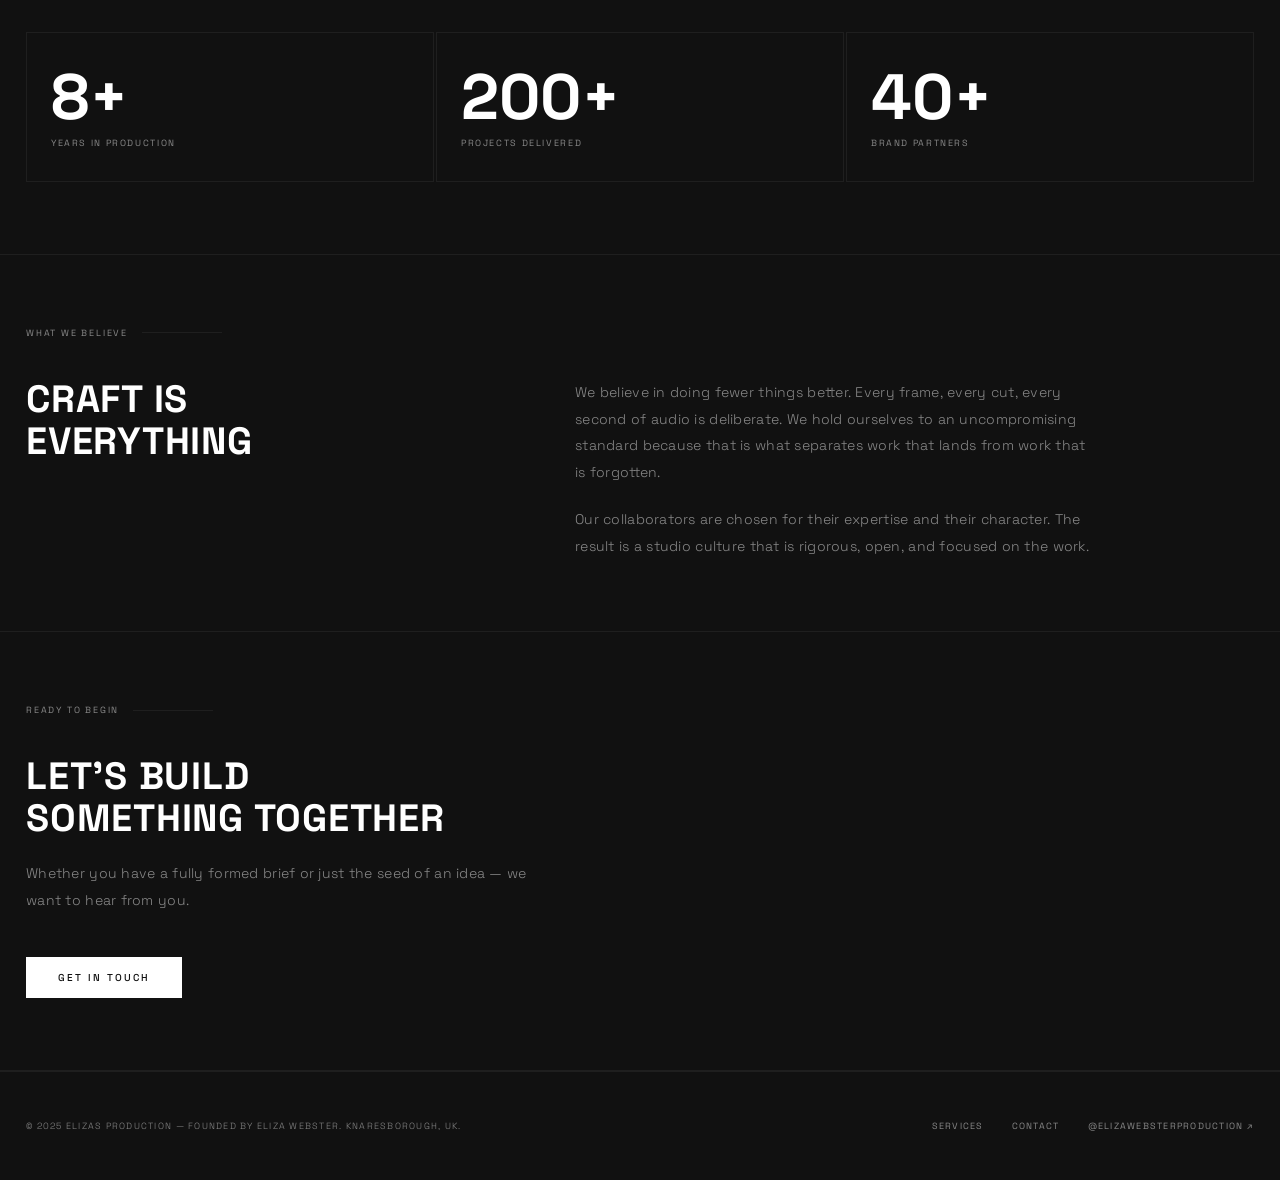
==== commit 9f67e90f: "Soft redesign: gentle spacing, smaller titles, image slot, clean menus - Reduce page-title from clam" ====
--- a/about.html
+++ b/about.html
@@ -3,7 +3,7 @@
 <head>
   <meta charset="UTF-8"/>
   <meta name="viewport" content="width=device-width, initial-scale=1.0"/>
-  <meta name="description" content="About Elizas Production — founded by Eliza Webster in Harrogate, UK. The studio, the story, the work."/>
+  <meta name="description" content="About Elizas Production — founded by Eliza Webster in Knaresborough, UK. An independent creative studio built for film, music video, and brand work."/>
   <meta name="theme-color" content="#111111"/>
   <title>About — Elizas Production</title>
   <link rel="icon" href="/assets/logo/elizas-production-mark.svg" type="image/svg+xml"/>
@@ -43,12 +43,11 @@
 
     <!-- Hero -->
     <section class="page-hero">
-      <p class="page-eyebrow">THE STUDIO — FOUNDED BY ELIZA WEBSTER</p>
+      <p class="page-eyebrow">The Studio — Founded by Eliza Webster</p>
       <h1 class="page-title">We Make<br/>Work That<br/>Lasts.</h1>
       <p class="page-subtitle">
-        Elizas Production is an independent creative studio founded by Eliza Webster,
-        built around the belief that great film begins with a great idea —
-        and a team fearless enough to execute it.
+        An independent creative production studio based in Knaresborough, North Yorkshire.
+        Built on craft, collaboration, and a belief that great work starts with a great idea.
       </p>
     </section>
 
@@ -88,9 +87,17 @@
       </div>
     </div>
 
+    <!-- Cinematic Image — city aerial (B&W film) -->
+    <div class="page-image-full">
+      <img src="/assets/images/hero/city-aerial.jpg"
+           alt="Aerial cityscape — cinematic film photography"
+           loading="lazy"/>
+      <span class="page-image-caption">Shot on 35mm — Scale &amp; Ambition</span>
+    </div>
+
     <!-- Story -->
     <section class="page-section">
-      <p class="section-label">OUR STORY</p>
+      <p class="section-label">Our Story</p>
       <div class="about-grid">
         <div>
           <h2 class="section-heading">Built From<br/>The Ground Up</h2>
@@ -98,16 +105,13 @@
         <div>
           <p class="section-body">
             Founded in Knaresborough, North Yorkshire by Eliza Webster, Elizas Production
-            grew out of a simple conviction: that the gap between a bold creative idea
-            and a finished film should be as small as possible. We are directors, cinematographers,
-            editors, and strategists working as one unit — from initial concept through
-            to final delivery.
+            grew out of a simple conviction — that the gap between a bold creative idea
+            and a finished film should be as small as possible.
           </p>
           <br/>
           <p class="section-body">
-            We work with global brands, independent artists, broadcasters, and
-            agencies. Every project is treated with the same level of craft,
-            regardless of scale — because the work is the only thing that matters.
+            We work with global brands, independent artists, broadcasters, and agencies.
+            Every project is treated with the same level of craft, regardless of scale.
           </p>
         </div>
       </div>
@@ -115,7 +119,7 @@
 
     <!-- Stats -->
     <section class="page-section">
-      <p class="section-label">BY THE NUMBERS</p>
+      <p class="section-label">By The Numbers</p>
       <div class="about-stat-grid">
         <div class="about-stat">
           <div class="about-stat-num">8+</div>
@@ -134,23 +138,22 @@
 
     <!-- What We Believe -->
     <section class="page-section">
-      <p class="section-label">WHAT WE BELIEVE</p>
+      <p class="section-label">What We Believe</p>
       <div class="about-grid">
         <div>
           <h2 class="section-heading">Craft Is<br/>Everything</h2>
         </div>
         <div>
           <p class="section-body">
-            We believe in doing fewer things better. We don't chase volume —
-            we chase quality. Every frame, every cut, every second of audio is
-            deliberate. We hold ourselves to an uncompromising standard because
-            that is what separates work that lands from work that is forgotten.
+            We believe in doing fewer things better. Every frame, every cut,
+            every second of audio is deliberate. We hold ourselves to an
+            uncompromising standard because that is what separates work that
+            lands from work that is forgotten.
           </p>
           <br/>
           <p class="section-body">
             Our collaborators are chosen for their expertise and their character.
-            The result is a studio culture that is rigorous, open, and obsessively
-            focused on the work.
+            The result is a studio culture that is rigorous, open, and focused on the work.
           </p>
         </div>
       </div>
@@ -158,13 +161,12 @@
 
     <!-- CTA -->
     <section class="page-section">
-      <p class="section-label">READY TO BEGIN</p>
+      <p class="section-label">Ready to Begin</p>
       <h2 class="section-heading">Let's Build<br/>Something Together</h2>
-      <p class="section-body" style="margin-bottom:36px;">
-        Whether you have a fully formed brief or just the seed of an idea —
-        we want to hear from you.
+      <p class="section-body" style="margin-bottom:32px;">
+        Whether you have a fully formed brief or just the seed of an idea — we want to hear from you.
       </p>
-      <a href="mailto:info@elizawebster.com" class="btn-submit" style="display:inline-block; text-decoration:none;">GET IN TOUCH</a>
+      <a href="/contact.html" class="btn-submit" style="display:inline-block; text-decoration:none;">GET IN TOUCH</a>
     </section>
 
     <!-- Footer -->
--- a/css/main.css
+++ b/css/main.css
@@ -666,47 +666,47 @@
 
 /* ── PAGE HERO ── */
 .page-hero {
-  min-height: 62vh;
+  min-height: 50vh;
   display: flex;
   flex-direction: column;
   justify-content: flex-end;
-  padding: 100px var(--ctrl-pad) 64px;
+  padding: 88px var(--ctrl-pad) 56px;
   position: relative;
   border-bottom: 1px solid var(--white-ghost);
 }
 
 .page-eyebrow {
   font-size: 9px;
-  font-weight: 500;
-  letter-spacing: 0.24em;
-  color: var(--white-dim);
-  text-transform: uppercase;
-  margin-bottom: 20px;
+  font-weight: 400;
+  letter-spacing: 0.22em;
+  color: var(--white-dim);
+  text-transform: uppercase;
+  margin-bottom: 18px;
 }
 
 .page-title {
-  font-size: clamp(52px, 9vw, 120px);
+  font-size: clamp(36px, 5.5vw, 72px);
   font-weight: 700;
   letter-spacing: -0.01em;
   text-transform: uppercase;
   color: var(--white);
-  line-height: 0.90;
-  max-width: 900px;
+  line-height: 1.0;
+  max-width: 700px;
 }
 
 .page-subtitle {
   font-size: 13px;
   font-weight: 300;
-  letter-spacing: 0.08em;
-  color: var(--white-dim);
-  margin-top: 28px;
-  max-width: 520px;
-  line-height: 1.8;
+  letter-spacing: 0.03em;
+  color: var(--white-dim);
+  margin-top: 24px;
+  max-width: 480px;
+  line-height: 1.85;
 }
 
 /* ── PAGE SECTION ── */
 .page-section {
-  padding: 80px var(--ctrl-pad);
+  padding: 72px var(--ctrl-pad);
   border-bottom: 1px solid var(--white-ghost);
 }
 
@@ -716,14 +716,14 @@
 
 .section-label {
   font-size: 9px;
-  font-weight: 500;
-  letter-spacing: 0.24em;
-  color: var(--white-dim);
-  text-transform: uppercase;
-  margin-bottom: 48px;
+  font-weight: 400;
+  letter-spacing: 0.20em;
+  color: var(--white-dim);
+  text-transform: uppercase;
+  margin-bottom: 40px;
   display: flex;
   align-items: center;
-  gap: 16px;
+  gap: 14px;
 }
 
 .section-label::after {
@@ -731,33 +731,33 @@
   flex: 1;
   height: 1px;
   background: var(--white-ghost);
-  max-width: 120px;
+  max-width: 80px;
 }
 
 .section-heading {
-  font-size: clamp(28px, 4vw, 52px);
+  font-size: clamp(22px, 3vw, 38px);
   font-weight: 700;
   letter-spacing: 0.02em;
   text-transform: uppercase;
   color: var(--white);
-  line-height: 1;
-  margin-bottom: 24px;
+  line-height: 1.1;
+  margin-bottom: 20px;
 }
 
 .section-body {
   font-size: 14px;
   font-weight: 300;
-  letter-spacing: 0.04em;
-  color: var(--white-dim);
-  line-height: 1.85;
-  max-width: 560px;
+  letter-spacing: 0.02em;
+  color: var(--white-dim);
+  line-height: 1.9;
+  max-width: 520px;
 }
 
 /* ── ABOUT — TWO-COLUMN LAYOUT ── */
 .about-grid {
   display: grid;
-  grid-template-columns: 1fr 1fr;
-  gap: 80px;
+  grid-template-columns: 1fr 1.4fr;
+  gap: 64px;
   align-items: start;
 }
 
@@ -798,7 +798,7 @@
 }
 
 .service-card {
-  padding: 44px 32px;
+  padding: 40px 28px 44px;
   border: 1px solid var(--white-ghost);
   cursor: default;
   transition: background var(--t-med) var(--ease),
@@ -827,21 +827,21 @@
 }
 
 .service-title {
-  font-size: clamp(18px, 2.5vw, 28px);
+  font-size: clamp(15px, 1.8vw, 20px);
   font-weight: 700;
   letter-spacing: 0.06em;
   text-transform: uppercase;
   color: var(--white);
-  line-height: 1.1;
-  margin-bottom: 20px;
+  line-height: 1.2;
+  margin-bottom: 16px;
 }
 
 .service-desc {
   font-size: 13px;
   font-weight: 300;
-  letter-spacing: 0.04em;
-  color: var(--white-dim);
-  line-height: 1.8;
+  letter-spacing: 0.02em;
+  color: var(--white-dim);
+  line-height: 1.85;
 }
 
 /* ── CREW SECTION ── */
@@ -1065,6 +1065,39 @@
   .page-section   { padding: 52px 16px; }
   .page-footer    { flex-direction: column; gap: 20px; align-items: flex-start; }
   .sticky-cta     { bottom: 20px; right: 16px; padding: 12px 18px; }
+}
+
+/* ── CINEMATIC IMAGE SECTION ─────────────────────────────────── */
+.page-image-full {
+  width: 100%;
+  position: relative;
+  overflow: hidden;
+  border-bottom: 1px solid var(--white-ghost);
+}
+
+.page-image-full img {
+  width: 100%;
+  height: 60vh;
+  object-fit: cover;
+  object-position: center 40%;
+  display: block;
+  filter: brightness(0.75) contrast(1.05);
+  transition: transform 0.8s var(--ease);
+}
+
+.page-image-full:hover img {
+  transform: scale(1.02);
+}
+
+.page-image-caption {
+  position: absolute;
+  bottom: 24px;
+  right: var(--ctrl-pad);
+  font-size: 9px;
+  font-weight: 400;
+  letter-spacing: 0.18em;
+  color: rgba(255,255,255,0.35);
+  text-transform: uppercase;
 }
 
 /* ── STICKY CTA ─────────────────────────────────────────────── */
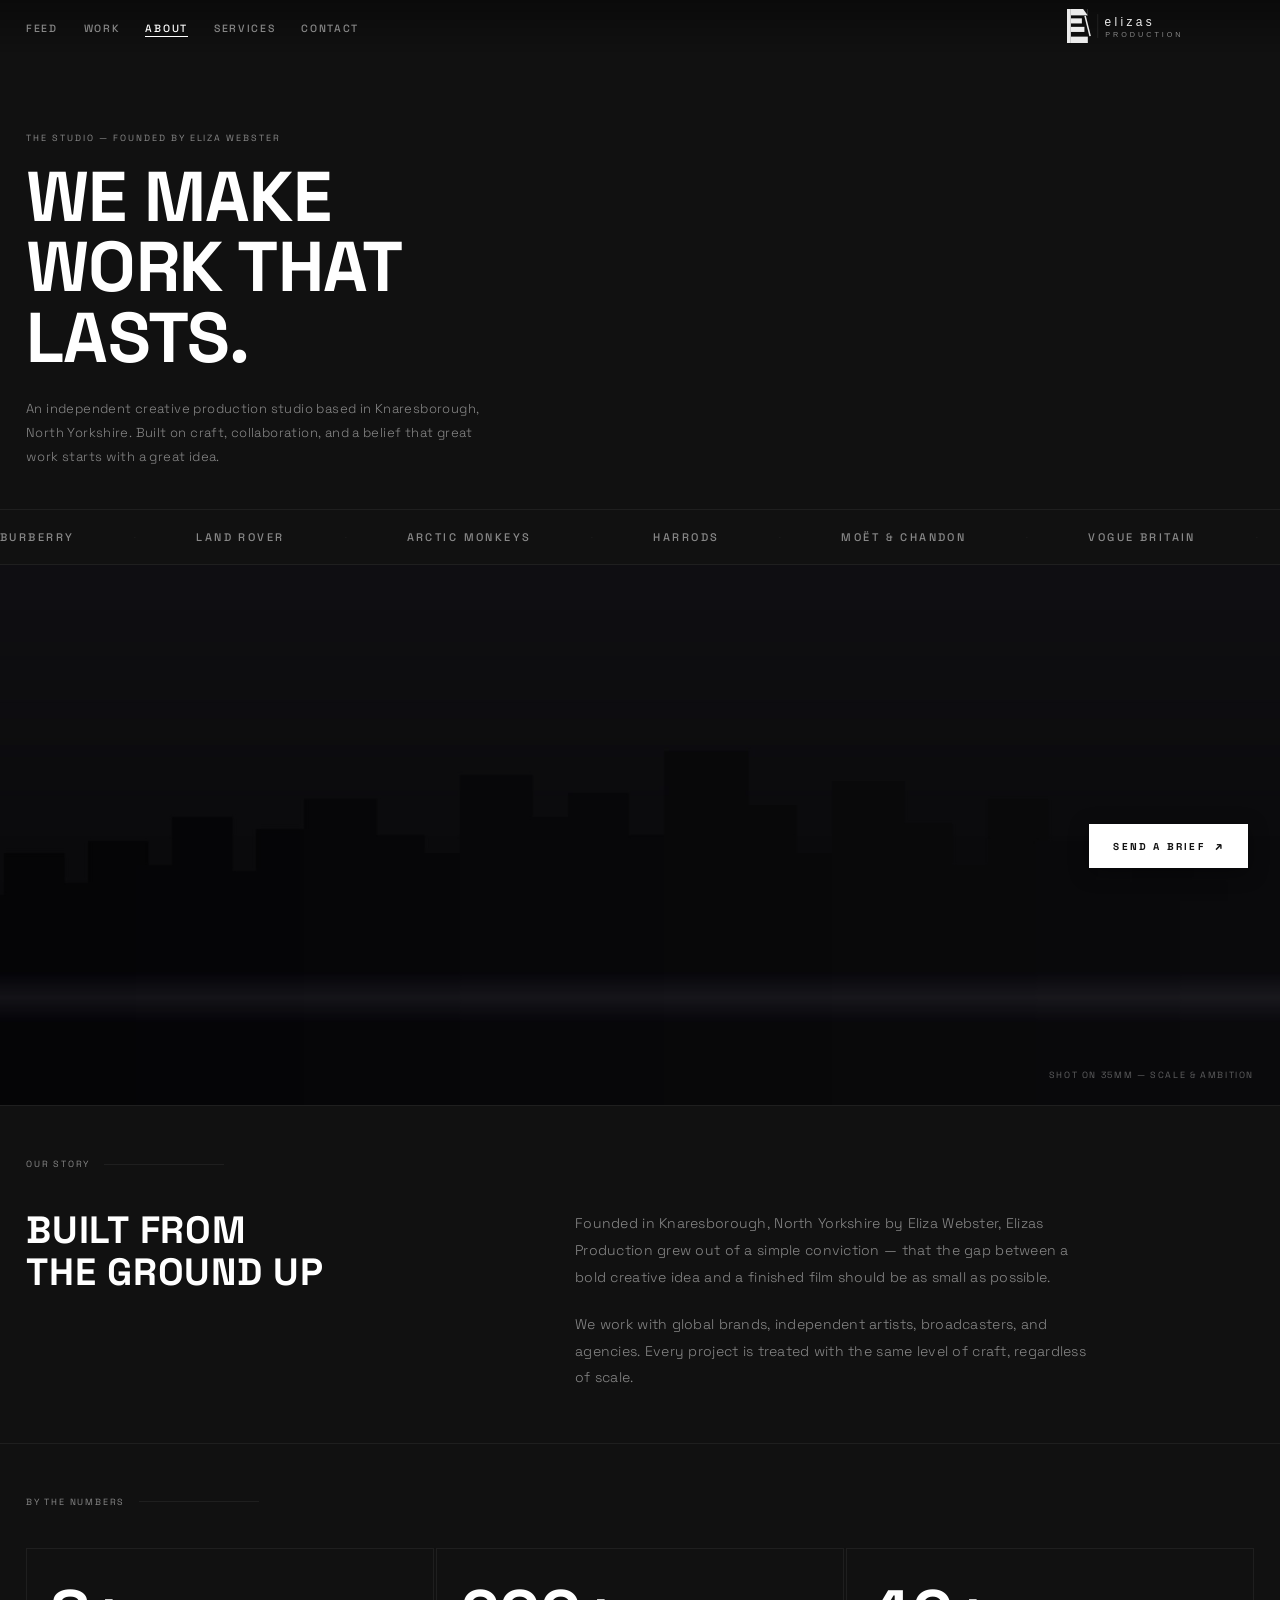
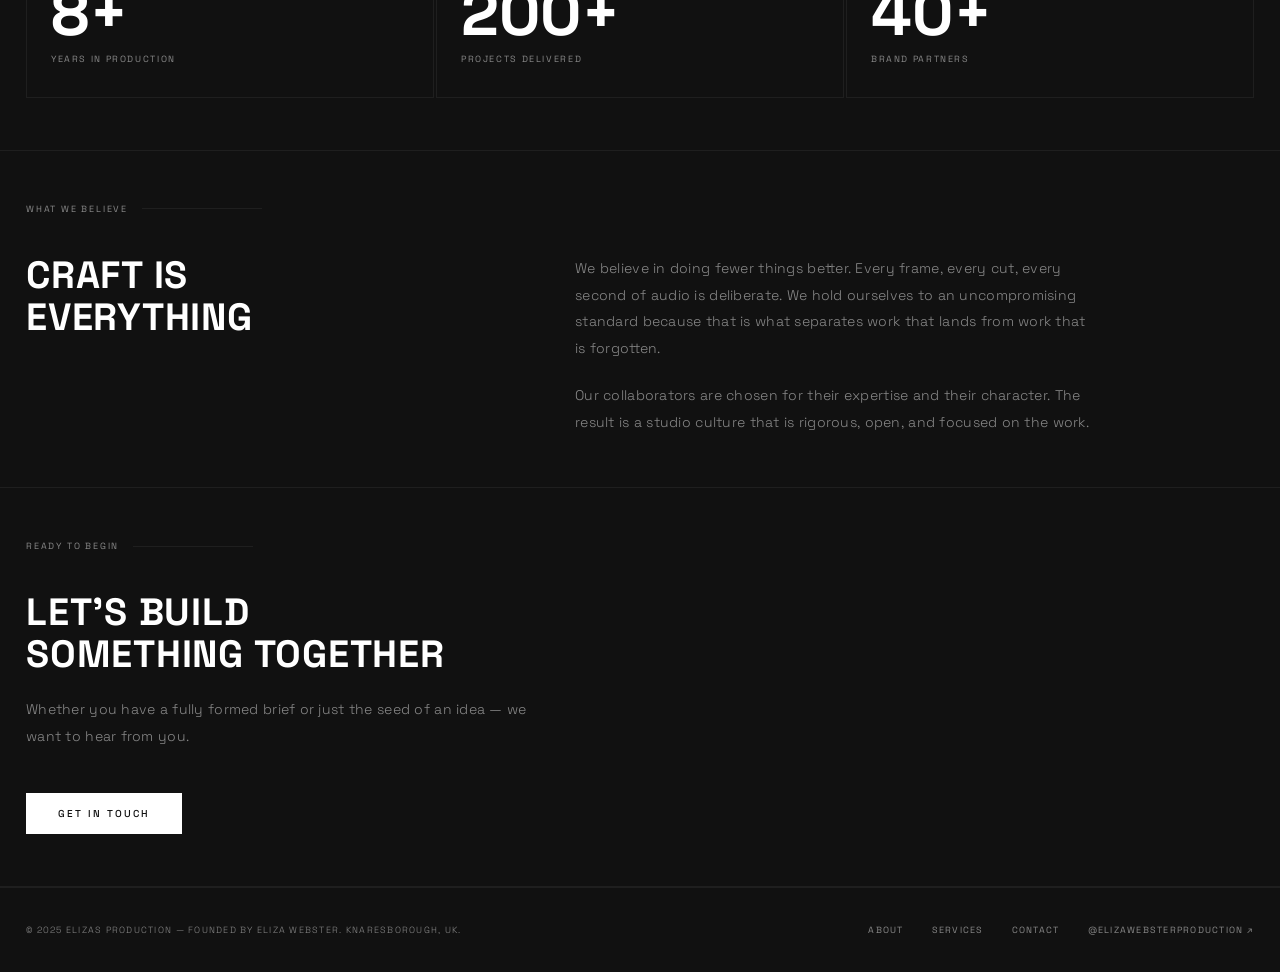
==== commit 3335ffbe: "Comprehensive site polish: visual refinements, consistency fixes, feel improvements Co-Authored-By: " ====
--- a/about.html
+++ b/about.html
@@ -173,6 +173,7 @@
     <footer class="page-footer">
       <span class="footer-copy">&copy; 2025 Elizas Production — Founded by Eliza Webster. Knaresborough, UK.</span>
       <nav class="footer-links" aria-label="Footer navigation">
+        <a href="/about.html"    class="footer-link">About</a>
         <a href="/services.html" class="footer-link">Services</a>
         <a href="/contact.html"  class="footer-link">Contact</a>
         <a href="https://www.instagram.com/elizawebsterproduction"
--- a/css/main.css
+++ b/css/main.css
@@ -90,6 +90,16 @@
   /* Transparent — hero bleeds through, top overlay gradient handles legibility */
 }
 
+/* Nav top gradient for legibility over hero */
+#nav::before {
+  content: '';
+  position: absolute;
+  inset: 0;
+  background: linear-gradient(to bottom, rgba(0,0,0,0.38) 0%, transparent 100%);
+  pointer-events: none;
+  z-index: -1;
+}
+
 /* Left nav links */
 .nav-links {
   display: flex;
@@ -127,15 +137,13 @@
   width: 100%;
 }
 
-/* Centre identity */
+/* Right identity */
 .nav-identity {
-  position: absolute;
-  left: 50%;
-  transform: translateX(-50%);
   display: flex;
   align-items: center;
   gap: 10px;
   white-space: nowrap;
+  margin-left: auto;
 }
 
 .nav-studio-name {
@@ -373,6 +381,8 @@
   display: flex;
   align-items: center;
   overflow: hidden;
+  -webkit-mask-image: linear-gradient(to right, transparent 0%, black 60px, black calc(100% - 60px), transparent 100%);
+  mask-image: linear-gradient(to right, transparent 0%, black 60px, black calc(100% - 60px), transparent 100%);
 }
 
 .strip-track {
@@ -417,13 +427,13 @@
 }
 
 .thumb:hover {
-  opacity: 0.70;
+  opacity: 0.78;
 }
 
 .thumb--active {
   width: var(--thumb-w-active);
   opacity: 1;
-  border-color: var(--white);
+  border-color: rgba(255,255,255,0.7);
 }
 
 .thumb--active:hover {
@@ -463,7 +473,7 @@
 .panel-close:hover { color: var(--white); }
 
 .panel-body {
-  padding: 80px var(--ctrl-pad) var(--ctrl-pad) 80px;
+  padding: 72px var(--ctrl-pad) var(--ctrl-pad) 80px;
   max-width: 640px;
 }
 
@@ -477,7 +487,7 @@
 }
 
 .panel-heading {
-  font-size: clamp(36px, 7vw, 88px);
+  font-size: clamp(28px, 4.5vw, 56px);
   font-weight: 700;
   letter-spacing: 0.04em;
   text-transform: uppercase;
@@ -512,54 +522,107 @@
   border-color: var(--white);
 }
 
-/* Work panel list */
+/* Work panel — full-width grid layout */
+.panel--work {
+  overflow-y: auto;
+  display: flex;
+  flex-direction: column;
+}
+
 .panel-body--work {
-  padding-left: 80px;
-}
-
-.work-list {
-  margin-top: 10px;
+  padding: 72px 56px 56px;
+  width: 100%;
+  max-width: 1200px;
+  flex: 1;
+}
+
+/* Smaller heading specifically for the WORK panel */
+.panel-body--work .panel-eyebrow {
+  margin-bottom: 10px;
+}
+
+.panel-body--work .panel-heading {
+  font-size: clamp(18px, 2.2vw, 28px);
+  letter-spacing: 0.18em;
+  font-weight: 500;
+  margin-bottom: 20px;
+  color: var(--white-dim);
+}
+
+/* Grid of project cards */
+.work-grid {
+  margin-top: 24px;
+  display: grid;
+  grid-template-columns: repeat(auto-fill, minmax(200px, 1fr));
+  gap: 3px;
+}
+
+.work-card {
+  position: relative;
+  aspect-ratio: 16 / 9;
+  overflow: hidden;
+  cursor: pointer;
+  background: var(--bg-deep);
+}
+
+.work-card-thumb {
+  width: 100%;
+  height: 100%;
+  object-fit: cover;
+  display: block;
+  transition: transform 0.5s var(--ease), filter 0.5s var(--ease);
+  filter: brightness(0.72);
+}
+
+.work-card:hover .work-card-thumb {
+  transform: scale(1.04);
+  filter: brightness(0.9);
+}
+
+/* Overlay labels on each card — always visible */
+.work-card-overlay {
+  position: absolute;
+  inset: 0;
   display: flex;
   flex-direction: column;
-  gap: 0;
-}
-
-.work-item {
-  display: flex;
-  align-items: center;
-  gap: 24px;
-  padding: 14px 0;
-  border-bottom: 1px solid var(--white-ghost);
-  cursor: pointer;
-  transition: opacity var(--t-fast);
-  opacity: 0.65;
-}
-
-.work-item:hover { opacity: 1; }
-
-.work-item-num {
-  font-size: 9px;
-  color: var(--white-dim);
+  justify-content: flex-end;
+  padding: 14px 16px;
+  background: linear-gradient(to top, rgba(0,0,0,0.78) 0%, transparent 60%);
+  opacity: 1;
+  transition: background 0.3s var(--ease);
+}
+
+.work-card:hover .work-card-overlay {
+  background: linear-gradient(to top, rgba(0,0,0,0.90) 0%, transparent 65%);
+}
+
+.work-card-client {
+  font-size: 9.5px;
+  font-weight: 700;
+  letter-spacing: 0.20em;
+  text-transform: uppercase;
+  color: var(--white);
+  margin-bottom: 3px;
+}
+
+.work-card-title {
+  font-size: 9px;
+  font-weight: 300;
   letter-spacing: 0.14em;
-  width: 32px;
-  flex-shrink: 0;
-}
-
-.work-item-client {
-  font-size: 10px;
-  font-weight: 500;
-  letter-spacing: 0.18em;
-  text-transform: uppercase;
-  width: 140px;
-  flex-shrink: 0;
-}
-
-.work-item-title {
-  font-size: 10px;
-  font-weight: 300;
-  letter-spacing: 0.12em;
-  color: var(--white-dim);
-  text-transform: uppercase;
+  text-transform: uppercase;
+  color: rgba(255,255,255,0.65);
+}
+
+/* Always-visible num badge top-left */
+.work-card-badge {
+  position: absolute;
+  top: 10px;
+  left: 12px;
+  font-size: 8px;
+  letter-spacing: 0.14em;
+  color: rgba(255,255,255,0.35);
+  font-weight: 400;
+  pointer-events: none;
 }
 
 /* ── RESPONSIVE ─────────────────────────────────────────────── */
@@ -666,11 +729,11 @@
 
 /* ── PAGE HERO ── */
 .page-hero {
-  min-height: 50vh;
+  min-height: 42vh;
   display: flex;
   flex-direction: column;
   justify-content: flex-end;
-  padding: 88px var(--ctrl-pad) 56px;
+  padding: 80px var(--ctrl-pad) 40px;
   position: relative;
   border-bottom: 1px solid var(--white-ghost);
 }
@@ -691,7 +754,7 @@
   text-transform: uppercase;
   color: var(--white);
   line-height: 1.0;
-  max-width: 700px;
+  max-width: 760px;
 }
 
 .page-subtitle {
@@ -706,7 +769,7 @@
 
 /* ── PAGE SECTION ── */
 .page-section {
-  padding: 72px var(--ctrl-pad);
+  padding: 52px var(--ctrl-pad);
   border-bottom: 1px solid var(--white-ghost);
 }
 
@@ -731,7 +794,7 @@
   flex: 1;
   height: 1px;
   background: var(--white-ghost);
-  max-width: 80px;
+  max-width: 120px;
 }
 
 .section-heading {
@@ -771,6 +834,11 @@
 .about-stat {
   padding: 32px 24px;
   border: 1px solid var(--white-ghost);
+  transition: background var(--t-med) var(--ease);
+}
+
+.about-stat:hover {
+  background: var(--white-ghost);
 }
 
 .about-stat-num {
@@ -813,10 +881,16 @@
   inset: 0;
   background: var(--white-ghost);
   opacity: 0;
-  transition: opacity var(--t-med) var(--ease);
-}
-
-.service-card:hover::before { opacity: 1; }
+  transition: opacity var(--t-med) var(--ease), border-color var(--t-med) var(--ease);
+  border-top: 1px solid transparent;
+}
+
+.service-card:hover::before {
+  opacity: 1;
+  border-top-color: rgba(255,255,255,0.18);
+}
+
+.service-card:hover .service-num { color: var(--white); }
 
 .service-num {
   font-size: 9px;
@@ -824,6 +898,7 @@
   letter-spacing: 0.14em;
   color: var(--white-dim);
   margin-bottom: 32px;
+  transition: color var(--t-fast);
 }
 
 .service-title {
@@ -886,6 +961,25 @@
   padding: 12px 0;
   border-bottom: 1px solid var(--white-ghost);
   transition: color var(--t-fast), padding-left var(--t-fast);
+  display: flex;
+  align-items: center;
+  gap: 0;
+}
+
+.crew-list li::before {
+  content: '→';
+  font-size: 9px;
+  opacity: 0;
+  width: 0;
+  overflow: hidden;
+  transition: opacity var(--t-fast), width var(--t-fast);
+  color: var(--white-dim);
+  flex-shrink: 0;
+}
+
+.crew-list li:hover::before {
+  opacity: 1;
+  width: 18px;
 }
 
 .crew-list li:last-child {
@@ -894,7 +988,6 @@
 
 .crew-list li:hover {
   color: var(--white);
-  padding-left: 8px;
 }
 
 /* ── CONTACT LAYOUT ── */
@@ -930,20 +1023,24 @@
   background: transparent;
   border: none;
   border-bottom: 1px solid var(--white-faint);
+  border-left: 2px solid transparent;
   color: var(--white);
   font-family: var(--font);
   font-size: 13px;
   font-weight: 300;
   letter-spacing: 0.06em;
   padding: 12px 0;
+  padding-left: 0;
   outline: none;
-  transition: border-color var(--t-fast);
+  transition: border-color var(--t-fast), padding-left var(--t-fast);
   width: 100%;
 }
 
 .form-input:focus,
 .form-textarea:focus {
   border-color: var(--white);
+  border-left-color: var(--white-dim);
+  padding-left: 8px;
 }
 
 .form-textarea {
@@ -978,7 +1075,7 @@
 .contact-info {
   display: flex;
   flex-direction: column;
-  gap: 40px;
+  gap: 32px;
 }
 
 .contact-info-block {}
@@ -1013,7 +1110,7 @@
 
 /* ── PAGE FOOTER ── */
 .page-footer {
-  padding: 48px var(--ctrl-pad);
+  padding: 36px var(--ctrl-pad);
   display: flex;
   align-items: center;
   justify-content: space-between;
@@ -1121,6 +1218,7 @@
   align-items: center;
   gap: 10px;
   transition: background var(--t-fast), color var(--t-fast), transform var(--t-fast);
+  box-shadow: 0 4px 20px rgba(0,0,0,0.4);
 }
 
 .sticky-cta:hover {
@@ -1361,6 +1459,26 @@
   line-height: 1.8;
 }
 
+/* ── FORM STATUS ─────────────────────────────────────────────── */
+.form-status {
+  font-size: 11px;
+  font-weight: 300;
+  letter-spacing: 0.08em;
+  margin-top: 8px;
+  min-height: 18px;
+  line-height: 1.6;
+  color: var(--white-dim);
+}
+.form-status.is-error { color: rgba(255, 110, 110, 0.85); }
+.form-status.is-success { color: var(--white-dim); }
+
+/* ── WORK CARD DIV THUMB FALLBACK ────────────────────────────── */
+div.work-card-thumb {
+  width: 100%;
+  height: 100%;
+  display: block;
+}
+
 /* ── REDUCED MOTION ─────────────────────────────────────────── */
 @media (prefers-reduced-motion: reduce) {
   .hero-bg,
@@ -1369,4 +1487,6 @@
   .panel,
   .ctrl-btn,
   .nav-link::after { transition: none; }
-}
+
+  .client-ticker-inner { animation: none; }
+}
